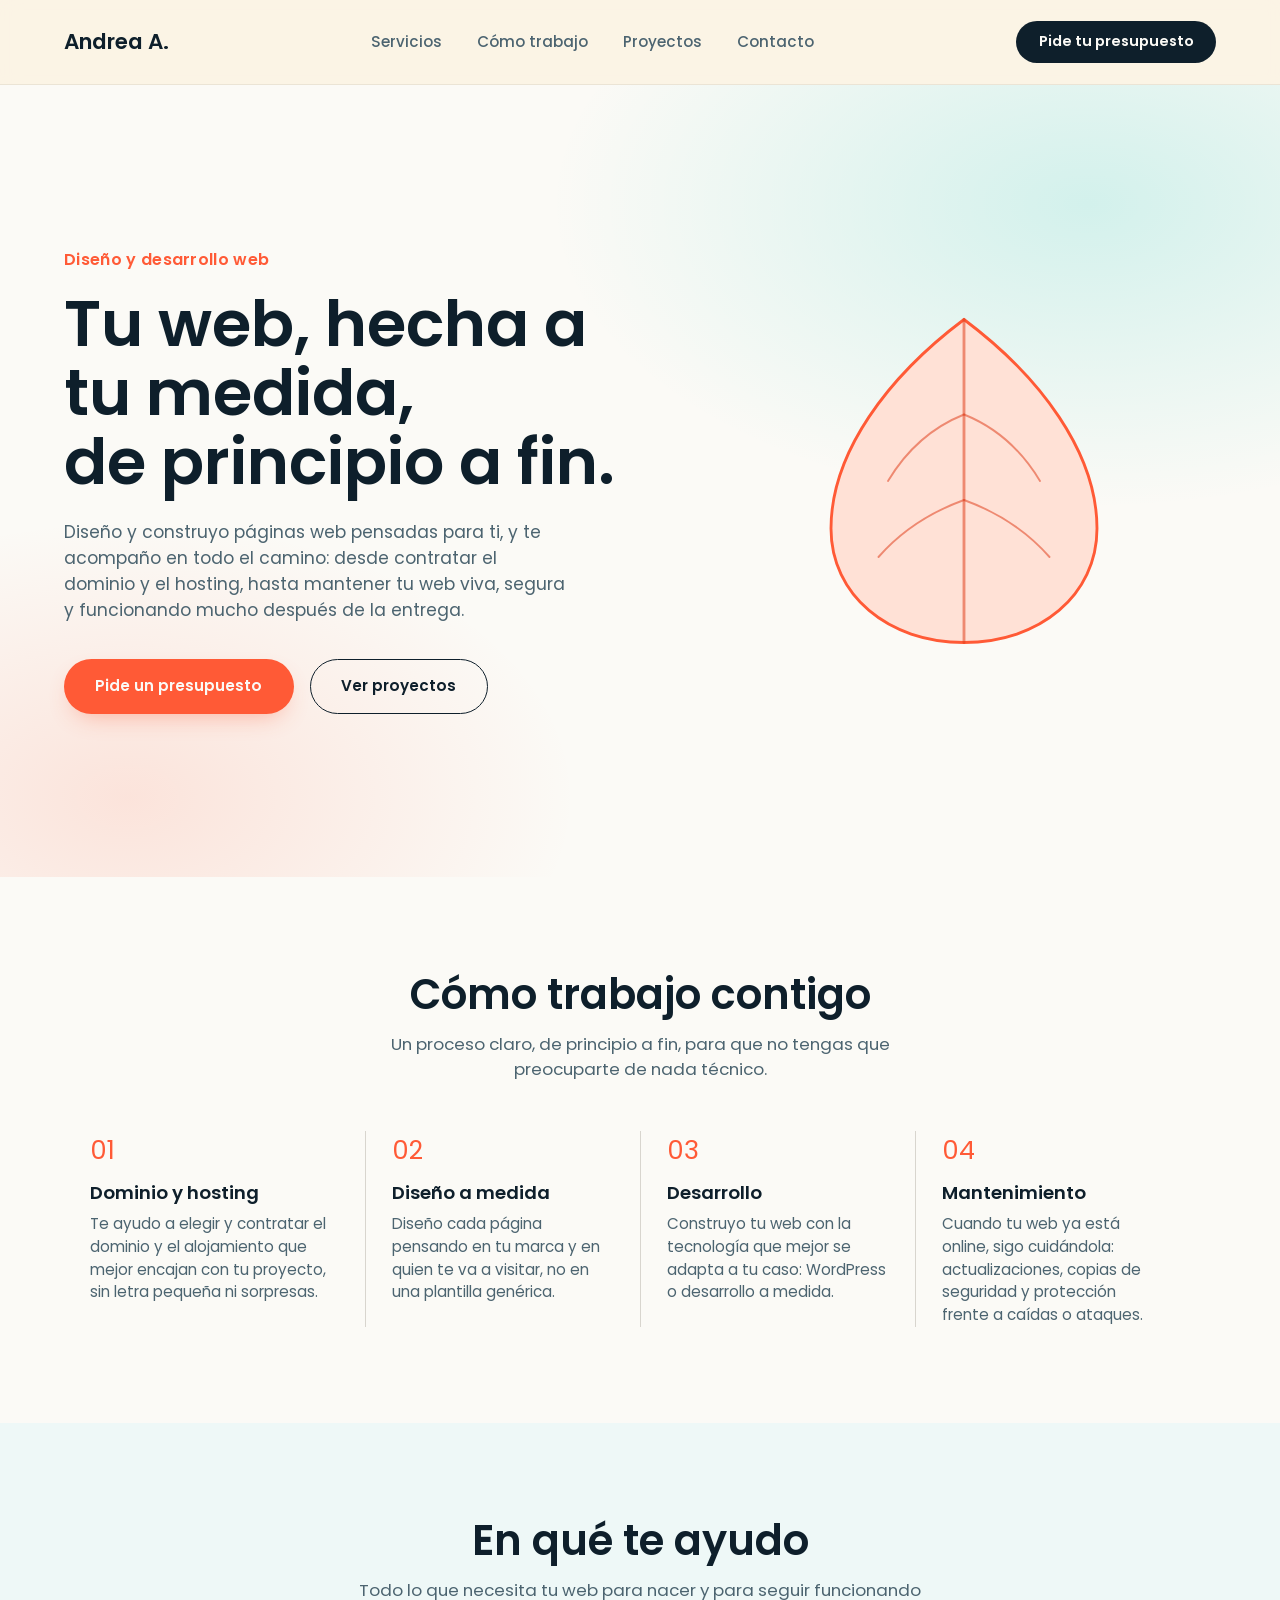
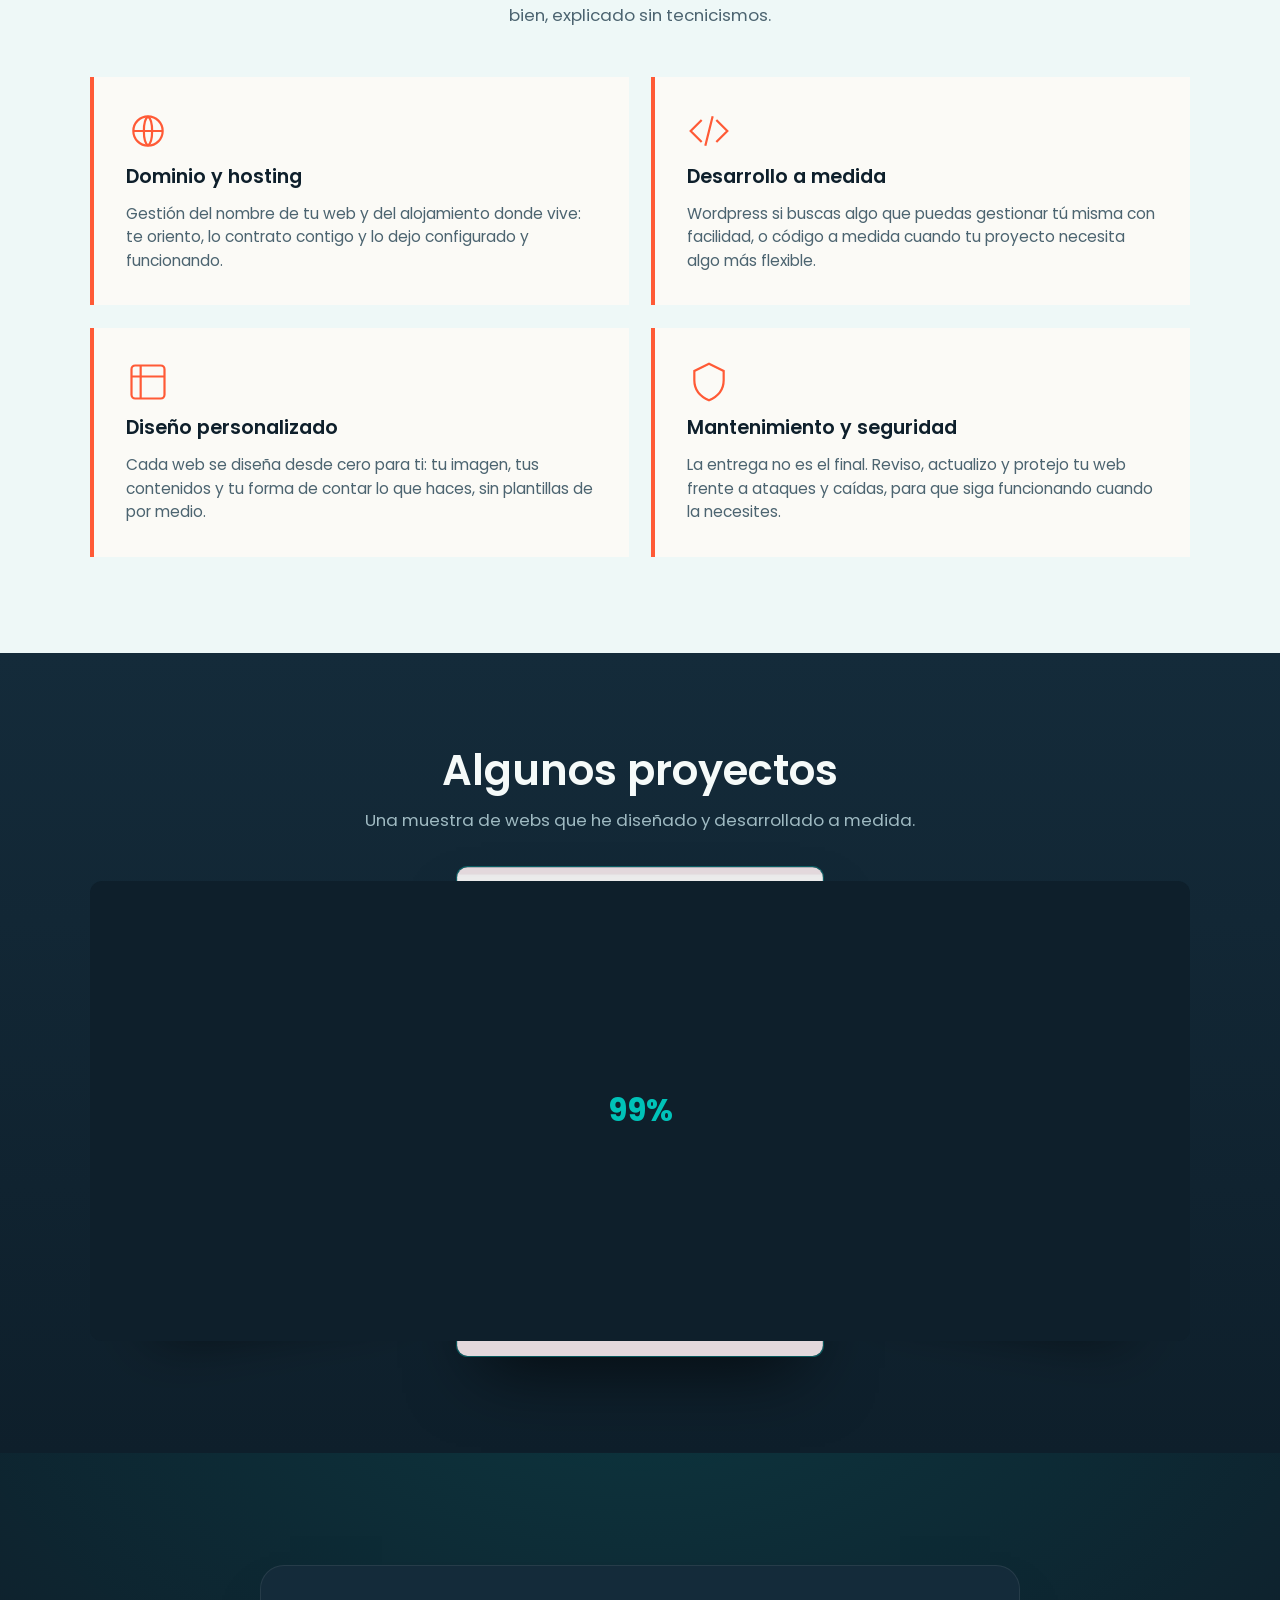
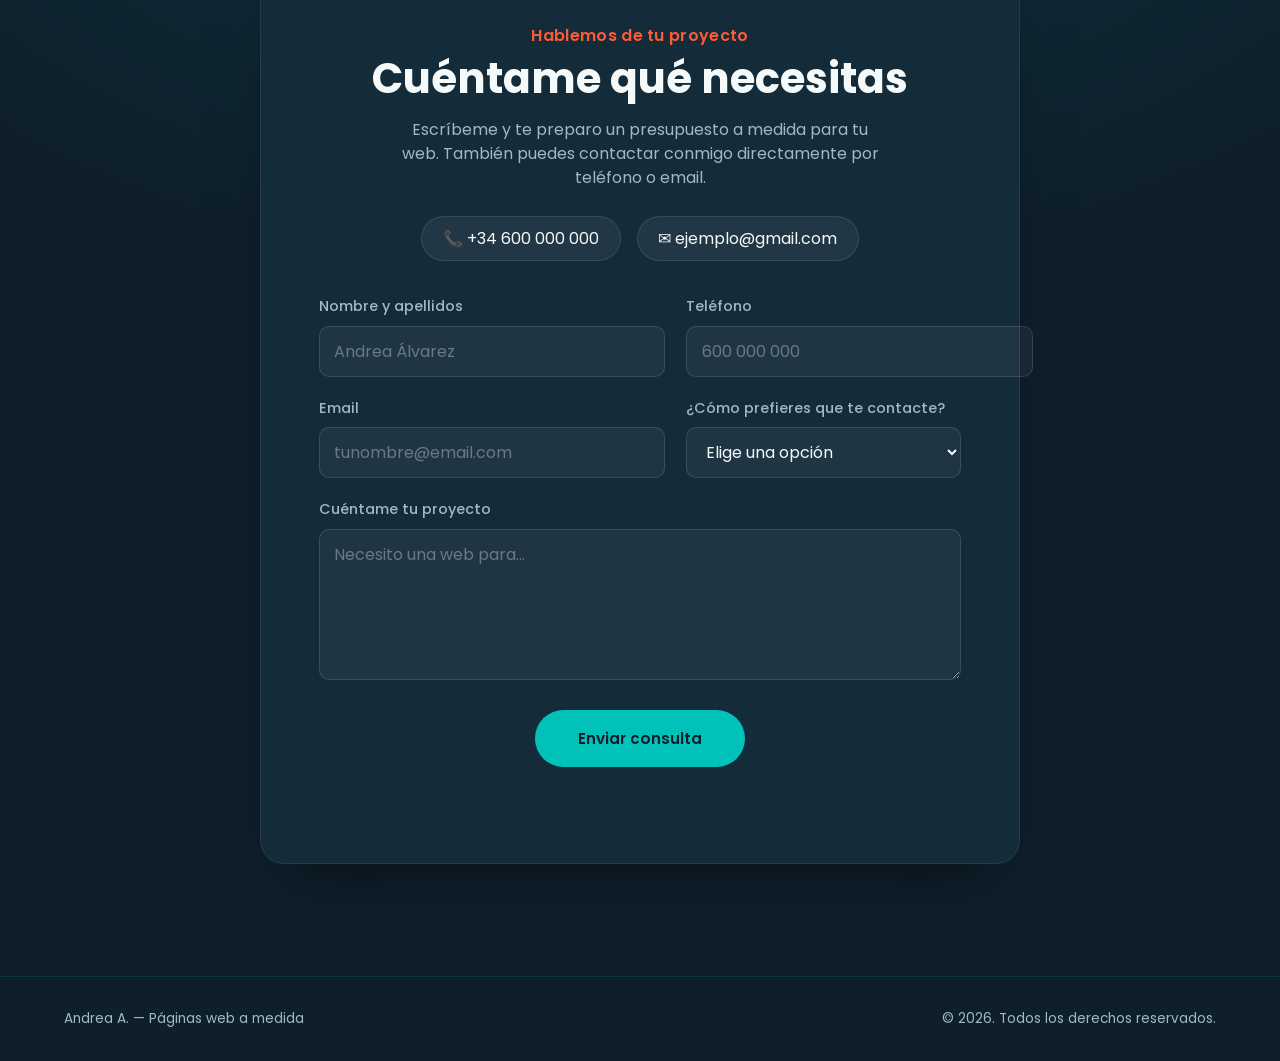
==== index.html @ 57d40f3b "archivos iniciales de la landing page" ====
<!DOCTYPE html>
<html lang="es">
<head>
<meta charset="UTF-8" />
<meta name="viewport" content="width=device-width, initial-scale=1.0" />
<title>Andrea A. — Páginas web a medida</title>
<meta name="description" content="Diseño y desarrollo de páginas web a medida. Gestión de dominio y hosting, desarrollo, y mantenimiento continuo." />
<link rel="preconnect" href="https://fonts.googleapis.com">
<link rel="preconnect" href="https://fonts.gstatic.com" crossorigin>
<link rel="stylesheet" href="https://fonts.googleapis.com/css2?family=Poppins:wght@300;400;500;600;700;800&display=swap">
<link rel="stylesheet" href="styles.css">
</head>
<body>

<div class="leaves-layer" id="leavesLayer" aria-hidden="true"></div>

<header class="nav">
  <a href="#top" class="nav__brand">Andrea A.</a>
  <nav class="nav__links">
    <a href="#servicios">Servicios</a>
    <a href="#proceso">Cómo trabajo</a>
    <a href="#portfolio">Proyectos</a>
    <a href="#contacto">Contacto</a>
  </nav>
  <a href="#contacto" class="nav__cta">Pide tu presupuesto</a>
  <button class="nav__burger" id="navBurger" aria-label="Abrir menú" aria-expanded="false">
    <span></span><span></span><span></span>
  </button>
</header>

<main id="top">

  <!-- HERO -->
  <section class="hero">
    <div class="hero__content">
      <p class="hero__kicker">Diseño y desarrollo web</p>
      <h1 class="hero__title">Tu web, hecha a tu medida,<br> de principio a fin.</h1>
      <p class="hero__text">
        Diseño y construyo páginas web pensadas para ti, y te acompaño en todo el camino: desde
        contratar el dominio y el hosting, hasta mantener tu web viva, segura y funcionando
        mucho después de la entrega.
      </p>
      <div class="hero__actions">
        <a href="#contacto" class="btn btn--primary">Pide un presupuesto</a>
        <a href="#portfolio" class="btn btn--ghost">Ver proyectos</a>
      </div>
    </div>
    <div class="hero__mark" aria-hidden="true">
      <svg viewBox="0 0 400 400" class="hero__leaf-big">
        <path d="M200 30C120 90 60 170 60 250c0 70 60 120 140 120s140-50 140-120c0-80-60-160-140-220z" />
        <path d="M200 30 L200 370" class="hero__leaf-vein" />
        <path d="M200 130 Q150 150 120 200" class="hero__leaf-vein hero__leaf-vein--thin" />
        <path d="M200 130 Q250 150 280 200" class="hero__leaf-vein hero__leaf-vein--thin" />
        <path d="M200 220 Q145 240 110 280" class="hero__leaf-vein hero__leaf-vein--thin" />
        <path d="M200 220 Q255 240 290 280" class="hero__leaf-vein hero__leaf-vein--thin" />
      </svg>
    </div>
  </section>

  <!-- PROCESO -->
  <section class="proceso" id="proceso">
    <div class="section-head">
      <h2>Cómo trabajo contigo</h2>
      <p>Un proceso claro, de principio a fin, para que no tengas que preocuparte de nada técnico.</p>
    </div>
    <ol class="steps">
      <li class="step">
        <span class="step__num">01</span>
        <h3>Dominio y hosting</h3>
        <p>Te ayudo a elegir y contratar el dominio y el alojamiento que mejor encajan con tu proyecto, sin letra pequeña ni sorpresas.</p>
      </li>
      <li class="step">
        <span class="step__num">02</span>
        <h3>Diseño a medida</h3>
        <p>Diseño cada página pensando en tu marca y en quien te va a visitar, no en una plantilla genérica.</p>
      </li>
      <li class="step">
        <span class="step__num">03</span>
        <h3>Desarrollo</h3>
        <p>Construyo tu web con la tecnología que mejor se adapta a tu caso: WordPress o desarrollo a medida.</p>
      </li>
      <li class="step">
        <span class="step__num">04</span>
        <h3>Mantenimiento</h3>
        <p>Cuando tu web ya está online, sigo cuidándola: actualizaciones, copias de seguridad y protección frente a caídas o ataques.</p>
      </li>
    </ol>
  </section>

  <!-- SERVICIOS -->
  <section class="servicios" id="servicios">
    <div class="section-head">
      <h2>En qué te ayudo</h2>
      <p>Todo lo que necesita tu web para nacer y para seguir funcionando bien, explicado sin tecnicismos.</p>
    </div>
    <div class="servicios__grid">
      <article class="servicio">
        <span class="servicio__icon" aria-hidden="true">
          <svg viewBox="0 0 48 48"><circle cx="24" cy="24" r="16"/><path d="M8 24h32M24 8c6 4.5 6 27.5 0 32M24 8c-6 4.5-6 27.5 0 32" fill="none"/></svg>
        </span>
        <h3>Dominio y hosting</h3>
        <p>Gestión del nombre de tu web y del alojamiento donde vive: te oriento, lo contrato contigo y lo dejo configurado y funcionando.</p>
      </article>
      <article class="servicio">
        <span class="servicio__icon" aria-hidden="true">
          <svg viewBox="0 0 48 48"><path d="M16 12 4 24l12 12M32 12l12 12-12 12M28 8l-8 32" fill="none"/></svg>
        </span>
        <h3>Desarrollo a medida</h3>
        <p>Wordpress si buscas algo que puedas gestionar tú misma con facilidad, o código a medida cuando tu proyecto necesita algo más flexible.</p>
      </article>
      <article class="servicio">
        <span class="servicio__icon" aria-hidden="true">
          <svg viewBox="0 0 48 48"><rect x="6" y="6" width="36" height="36" rx="4" fill="none"/><path d="M6 18h36M16 6v36" fill="none"/></svg>
        </span>
        <h3>Diseño personalizado</h3>
        <p>Cada web se diseña desde cero para ti: tu imagen, tus contenidos y tu forma de contar lo que haces, sin plantillas de por medio.</p>
      </article>
      <article class="servicio">
        <span class="servicio__icon" aria-hidden="true">
          <svg viewBox="0 0 48 48"><path d="M24 4 8 12v10c0 11 7 18 16 22 9-4 16-11 16-22V12z" fill="none"/></svg>
        </span>
        <h3>Mantenimiento y seguridad</h3>
        <p>La entrega no es el final. Reviso, actualizo y protejo tu web frente a ataques y caídas, para que siga funcionando cuando la necesites.</p>
      </article>
    </div>
  </section>

  <!-- PORTFOLIO -->
  <section class="portfolio" id="portfolio">
    <div class="section-head section-head--light">
      <h2>Algunos proyectos</h2>
      <p>Una muestra de webs que he diseñado y desarrollado a medida.</p>
    </div>

    <div class="slider">
      <button class="slider--btn slider--btn__prev" aria-label="Proyecto anterior">
        <svg xmlns="http://www.w3.org/2000/svg" width="24" height="24" viewBox="0 0 24 24" fill="none" stroke="currentColor" stroke-width="2" stroke-linecap="round" stroke-linejoin="round">
          <path d="m15 18-6-6 6-6" />
        </svg>
      </button>

      <div class="slides__wrapper">
        <div class="slides">
          <div class="slide" data-current>
            <div class="slide__inner">
              <div class="slide--image__wrapper">
                <img class="slide--image" src="assets/proyecto-asociacion.jpg" alt="Web de la Asociación Cultural Hijos y Amigos de Alcalá" />
              </div>
            </div>
          </div>
          <div class="slide__bg" style="--bg: url(assets/proyecto-asociacion.jpg);" data-current></div>

          <div class="slide" data-next>
            <div class="slide__inner">
              <div class="slide--image__wrapper">
                <img class="slide--image" src="assets/proyecto-cafeteria.jpg" alt="Web de cafetería de especialidad" />
              </div>
            </div>
          </div>
          <div class="slide__bg" style="--bg: url(assets/proyecto-cafeteria.jpg);" data-next></div>

          <div class="slide" data-previous>
            <div class="slide__inner">
              <div class="slide--image__wrapper">
                <img class="slide--image" src="assets/proyecto-paws.jpg" alt="Web de adopciones Paws" />
              </div>
            </div>
          </div>
          <div class="slide__bg" style="--bg: url(assets/proyecto-paws.jpg);" data-previous></div>
        </div>

        <div class="slides--infos">
          <div class="slide-info" data-current>
            <div class="slide-info__inner">
              <div class="slide-info--text__wrapper">
                <div data-title class="slide-info--text"><span>Asociación cultural</span></div>
                <div data-subtitle class="slide-info--text"><span>Sitio institucional</span></div>
                <div data-description class="slide-info--text"><span>Agenda, historia y socios en un solo lugar</span></div>
              </div>
            </div>
          </div>
          <div class="slide-info" data-next>
            <div class="slide-info__inner">
              <div class="slide-info--text__wrapper">
                <div data-title class="slide-info--text"><span>Cafetería</span></div>
                <div data-subtitle class="slide-info--text"><span>Landing de marca</span></div>
                <div data-description class="slide-info--text"><span>Carta, salas y reservas con personalidad propia</span></div>
              </div>
            </div>
          </div>
          <div class="slide-info" data-previous>
            <div class="slide-info__inner">
              <div class="slide-info--text__wrapper">
                <div data-title class="slide-info--text"><span>Paws</span></div>
                <div data-subtitle class="slide-info--text"><span>Adopciones</span></div>
                <div data-description class="slide-info--text"><span>Historias y adopciones que enamoran a primera vista</span></div>
              </div>
            </div>
          </div>
        </div>
      </div>

      <button class="slider--btn slider--btn__next" aria-label="Siguiente proyecto">
        <svg xmlns="http://www.w3.org/2000/svg" width="24" height="24" viewBox="0 0 24 24" fill="none" stroke="currentColor" stroke-width="2" stroke-linecap="round" stroke-linejoin="round">
          <path d="m9 18 6-6-6-6" />
        </svg>
      </button>

      <div class="loader" id="sliderLoader">
        <span class="loader__text">0%</span>
      </div>
    </div>
  </section>

  <!-- CONTACTO -->
  <section class="contacto" id="contacto">
    <div class="contacto__frame">
      <p class="contacto__kicker">Hablemos de tu proyecto</p>
      <h2 class="contacto__title">Cuéntame qué necesitas</h2>
      <p class="contacto__text">
        Escríbeme y te preparo un presupuesto a medida para tu web. También puedes
        contactar conmigo directamente por teléfono o email.
      </p>

      <div class="contacto__directo">
        <a href="tel:+34600000000">📞 +34 600 000 000</a>
        <a href="mailto:ejemplo@gmail.com">✉ ejemplo@gmail.com</a>
      </div>

      <form class="form" id="contactForm">
        <div class="form__row">
          <label>
            <span>Nombre y apellidos</span>
            <input type="text" name="nombre" required placeholder="Andrea Álvarez" />
          </label>
          <label>
            <span>Teléfono</span>
            <input type="tel" name="telefono" required placeholder="600 000 000" />
          </label>
        </div>
        <div class="form__row">
          <label>
            <span>Email</span>
            <input type="email" name="email" required placeholder="tunombre@email.com" />
          </label>
          <label>
            <span>¿Cómo prefieres que te contacte?</span>
            <select name="contacto_preferido" required>
              <option value="" disabled selected>Elige una opción</option>
              <option value="email">Email</option>
              <option value="telefono">Teléfono</option>
              <option value="whatsapp">WhatsApp</option>
            </select>
          </label>
        </div>
        <label class="form__full">
          <span>Cuéntame tu proyecto</span>
          <textarea name="mensaje" rows="5" required placeholder="Necesito una web para..."></textarea>
        </label>
        <button type="submit" class="btn btn--accent">Enviar consulta</button>
        <p class="form__note" id="formNote"></p>
      </form>
    </div>
  </section>

</main>

<footer class="footer">
  <p>Andrea A. — Páginas web a medida</p>
  <p>© 2026. Todos los derechos reservados.</p>
</footer>

<script src="script.js" defer></script>
</body>
</html>
---- styles.css ----
/* ==========================================================
   ANDREA A. — Páginas web a medida
   Paleta cian + naranja, tipografía Poppins + slider de portfolio
   ========================================================== */

:root {
  /* color — paleta cian + naranja */
  --cream:      #FBFAF6;
  --paper:      #EEF8F7;
  --paper-2:    #FFE1D6;
  --ember:      #FF5A36;
  --ember-dark: #E1431F;
  --mustard:    #00C2B8;
  --bark:       #0E1F2B;
  --bark-soft:  #4C6470;
  --espresso:   #0E1F2B;
  --espresso-2: #142B3A;
  --linen:      #F5FAF9;
  --linen-soft: #9FBAC2;

  /* type */
  --font-display: "Poppins", sans-serif;
  --font-body: "Poppins", sans-serif;

  /* fx */
  --ease: cubic-bezier(.22,.61,.36,1);
}

* { box-sizing: border-box; margin: 0; padding: 0; }

html { scroll-behavior: smooth; }

body {
  font-family: var(--font-body);
  color: var(--bark);
  background: var(--cream);
  line-height: 1.5;
  overflow-x: hidden;
}

img { max-width: 100%; display: block; }

a { color: inherit; text-decoration: none; }

h1, h2, h3 {
  font-family: var(--font-display);
  font-weight: 600;
  color: var(--bark);
  line-height: 1.08;
}

@media (prefers-reduced-motion: reduce) {
  *, *::before, *::after { animation-duration: 0.001ms !important; animation-iteration-count: 1 !important; transition-duration: 0.001ms !important; }
}

:focus-visible {
  outline: 2px solid var(--ember);
  outline-offset: 3px;
}

.btn {
  display: inline-flex;
  align-items: center;
  justify-content: center;
  padding: 0.95rem 1.9rem;
  border-radius: 999px;
  font-family: var(--font-body);
  font-weight: 600;
  font-size: 0.95rem;
  transition: transform 220ms var(--ease), background 220ms var(--ease), color 220ms var(--ease), box-shadow 220ms var(--ease);
  cursor: pointer;
  border: 1.5px solid transparent;
}
.btn:hover { transform: translateY(-2px); }

.btn--primary {
  background: var(--ember);
  color: var(--cream);
  box-shadow: 0 10px 24px -10px rgba(255,90,54,0.45);
}
.btn--primary:hover { background: var(--ember-dark); }

.btn--ghost {
  background: transparent;
  color: var(--bark);
  border-color: var(--bark);
}
.btn--ghost:hover { background: var(--bark); color: var(--cream); }

.btn--accent {
  background: var(--mustard);
  color: var(--espresso);
  border-radius: 999px;
  padding: 1rem 2.6rem;
  font-weight: 600;
}
.btn--accent:hover { background: var(--linen); }

/* ==========================================================
   HOJAS CAYENDO — capa decorativa fija
   ========================================================== */

.leaves-layer {
  position: fixed;
  inset: 0;
  pointer-events: none;
  z-index: 40;
  overflow: hidden;
}

.leaf {
  position: absolute;
  top: -8vh;
  will-change: transform;
  animation: leaf-fall linear infinite;
}

.leaf__sway {
  display: block;
  animation: leaf-sway ease-in-out infinite alternate;
}

.leaf__sway svg {
  display: block;
}

@keyframes leaf-fall {
  from { transform: translateY(-10vh); }
  to   { transform: translateY(112vh); }
}

@keyframes leaf-sway {
  from { transform: translateX(-22px) rotate(-18deg); }
  to   { transform: translateX(22px) rotate(24deg); }
}

/* ==========================================================
   NAV
   ========================================================== */

.nav {
  position: sticky;
  top: 0;
  z-index: 50;
  display: flex;
  align-items: center;
  justify-content: space-between;
  padding: 1.3rem clamp(1.5rem, 5vw, 4rem);
  background: rgba(251, 242, 226, 0.85);
  backdrop-filter: blur(10px);
  border-bottom: 1px solid rgba(59,42,30,0.08);
}

.nav__brand {
  font-family: var(--font-display);
  font-size: 1.35rem;
  font-weight: 600;
  color: var(--bark);
}

.nav__links {
  display: flex;
  gap: 2.2rem;
}

.nav__links a {
  font-size: 0.95rem;
  font-weight: 500;
  color: var(--bark-soft);
  transition: color 200ms var(--ease);
  position: relative;
}
.nav__links a:hover { color: var(--ember); }

.nav__cta {
  background: var(--bark);
  color: var(--cream);
  padding: 0.65rem 1.4rem;
  border-radius: 999px;
  font-size: 0.9rem;
  font-weight: 600;
  transition: background 200ms var(--ease);
}
.nav__cta:hover { background: var(--ember); }

.nav__burger {
  display: none;
  flex-direction: column;
  gap: 5px;
  background: none;
  border: none;
  cursor: pointer;
}
.nav__burger span {
  width: 24px;
  height: 2px;
  background: var(--bark);
}

/* ==========================================================
   HERO
   ========================================================== */

.hero {
  position: relative;
  display: grid;
  grid-template-columns: 1.1fr 0.9fr;
  align-items: center;
  gap: 2rem;
  padding: clamp(3rem, 8vw, 6rem) clamp(1.5rem, 5vw, 4rem);
  min-height: 88vh;
  overflow: hidden;
  background:
    radial-gradient(60% 55% at 85% 15%, rgba(0,194,184,0.16), transparent 70%),
    radial-gradient(50% 50% at 10% 90%, rgba(255,90,54,0.14), transparent 70%),
    var(--cream);
}

.hero__kicker {
  font-family: var(--font-body);
  font-weight: 600;
  color: var(--ember);
  letter-spacing: 0.02em;
  margin-bottom: 1.1rem;
}

.hero__title {
  font-size: clamp(2.4rem, 5vw, 4.1rem);
  max-width: 14ch;
  margin-bottom: 1.5rem;
}

.hero__text {
  max-width: 46ch;
  font-size: 1.08rem;
  color: var(--bark-soft);
  margin-bottom: 2.2rem;
}

.hero__actions {
  display: flex;
  flex-wrap: wrap;
  gap: 1rem;
}

.hero__mark {
  position: relative;
  display: flex;
  justify-content: center;
  align-items: center;
}

.hero__leaf-big {
  width: min(100%, 380px);
  animation: hero-leaf-float 7s ease-in-out infinite;
}

.hero__leaf-big path:first-child {
  fill: var(--paper-2);
  stroke: var(--ember);
  stroke-width: 3;
}

.hero__leaf-vein {
  fill: none;
  stroke: var(--ember-dark);
  stroke-width: 3;
  stroke-linecap: round;
  opacity: 0.55;
}
.hero__leaf-vein--thin { stroke-width: 2; }

@keyframes hero-leaf-float {
  0%, 100% { transform: translateY(0) rotate(-2deg); }
  50% { transform: translateY(-16px) rotate(2deg); }
}

/* ==========================================================
   SECTION HEAD (reutilizable)
   ========================================================== */

.section-head {
  max-width: 620px;
  margin: 0 auto 3rem;
  text-align: center;
  padding: 0 1.5rem;
}

.section-head h2 {
  font-size: clamp(1.9rem, 3.4vw, 2.6rem);
  margin-bottom: 0.9rem;
}

.section-head p {
  color: var(--bark-soft);
  font-size: 1.05rem;
}

.section-head--light h2,
.section-head--light p { color: var(--linen); }
.section-head--light p { color: var(--linen-soft); }

/* ==========================================================
   PROCESO
   ========================================================== */

.proceso {
  padding: clamp(4rem, 8vw, 6rem) clamp(1.5rem, 5vw, 4rem);
}

.steps {
  list-style: none;
  max-width: 1100px;
  margin: 0 auto;
  display: grid;
  grid-template-columns: repeat(4, 1fr);
  gap: 0;
  counter-reset: step;
}

.step {
  padding: 0 1.6rem;
  border-left: 1px solid rgba(59,42,30,0.18);
}
.step:first-child { border-left: none; padding-left: 0; }

.step__num {
  display: block;
  font-family: var(--font-display);
  font-size: 1.6rem;
  color: var(--ember);
  margin-bottom: 0.9rem;
}

.step h3 {
  font-size: 1.15rem;
  margin-bottom: 0.6rem;
}

.step p {
  color: var(--bark-soft);
  font-size: 0.95rem;
}

/* ==========================================================
   SERVICIOS
   ========================================================== */

.servicios {
  padding: clamp(4rem, 8vw, 6rem) clamp(1.5rem, 5vw, 4rem);
  background: var(--paper);
}

.servicios__grid {
  max-width: 1100px;
  margin: 0 auto;
  display: grid;
  grid-template-columns: repeat(2, 1fr);
  gap: 1.4rem;
}

.servicio {
  background: var(--cream);
  border-left: 4px solid var(--ember);
  padding: 2rem 2rem 2.1rem;
  display: flex;
  flex-direction: column;
  gap: 0.9rem;
}

.servicio__icon {
  width: 44px;
  height: 44px;
}
.servicio__icon svg {
  width: 100%;
  height: 100%;
  fill: none;
  stroke: var(--ember);
  stroke-width: 2.4;
}

.servicio h3 {
  font-size: 1.2rem;
}

.servicio p {
  color: var(--bark-soft);
  font-size: 0.97rem;
}

/* ==========================================================
   PORTFOLIO / SLIDER  (adaptado del código proporcionado)
   ========================================================== */

.portfolio {
  position: relative;
  padding: clamp(4rem, 8vw, 6rem) clamp(1.5rem, 5vw, 4rem) clamp(5rem, 9vw, 7rem);
  background: linear-gradient(180deg, var(--espresso-2) 0%, var(--espresso) 100%);
  overflow: hidden;
}

.portfolio .slider {
  --slide-width: min(30vw, 320px);
  --slide-aspect: 3 / 4;
  --slide-transition-duration: 800ms;
  --slide-transition-easing: ease;

  position: relative;
  width: 100%;
  max-width: 1100px;
  height: min(60vh, 460px);
  margin: 0 auto;
  display: flex;
  align-items: center;
  justify-content: center;
}

.portfolio button { border: none; background: none; cursor: pointer; }
.portfolio button:focus { outline: none; }

.slider--btn {
  --size: 34px;
  display: inline-flex;
  justify-content: center;
  align-items: center;
  opacity: 0.75;
  color: var(--linen);
  transition: opacity 250ms cubic-bezier(.215,.61,.355,1), transform 250ms;
  z-index: 999;
  flex-shrink: 0;
}
.slider--btn svg { width: var(--size); height: var(--size); stroke: var(--mustard); }
.slider--btn:hover { opacity: 1; transform: scale(1.08); }

.slides__wrapper {
  position: relative;
  width: 100%;
  height: 100%;
  display: grid;
  place-items: center;
}
.slides__wrapper > * { grid-area: 1 / -1; }

.slides, .slides--infos {
  width: 100%;
  height: 100%;
  pointer-events: none;
  display: grid;
  place-items: center;
}
.slides > *, .slides--infos > * { grid-area: 1 / -1; }

.slide {
  --slide-tx: 0px;
  --padding: 0px;
  width: var(--slide-width);
  height: auto;
  aspect-ratio: var(--slide-aspect);
  user-select: none;
  perspective: 800px;
  transform: perspective(1000px) translate3d(var(--slide-tx), 0, var(--slide-tz, 0)) rotateY(var(--slide-rotY)) scale(var(--slide-scale));
  transition: transform var(--slide-transition-duration) var(--slide-transition-easing);
}

.slide[data-current] { --slide-scale: 1.15; --slide-tz: 0px; --slide-tx: 0px; --slide-rotY: 0; pointer-events: auto; }
.slide[data-next] { --slide-tx: calc(1 * var(--slide-width) * 1.07); --slide-rotY: -42deg; }
.slide[data-previous] { --slide-tx: calc(-1 * var(--slide-width) * 1.07); --slide-rotY: 42deg; }
.slide:not([data-current]) { --slide-scale: 0.92; --slide-tz: 0; pointer-events: none; }

.slide[data-current] .slide--image { filter: brightness(0.92) saturate(1.05); }
.slide:not([data-current]) .slide--image { filter: brightness(0.55) saturate(0.9); }

.slide__inner {
  --rotX: 0; --rotY: 0; --bgPosX: 0%; --bgPosY: 0%;
  position: relative;
  left: calc(var(--padding) / 2);
  top: calc(var(--padding) / 2);
  width: calc(100% - var(--padding));
  height: calc(100% - var(--padding));
  transform-style: preserve-3d;
  transform: rotateX(var(--rotX)) rotateY(var(--rotY));
  border-radius: 10px;
  box-shadow: 0 30px 60px -20px rgba(0,0,0,0.65);
}

.slide--image__wrapper {
  position: relative;
  width: 100%;
  height: 100%;
  overflow: hidden;
  border-radius: 10px;
  border: 1px solid rgba(0,194,184,0.35);
}

.slide--image {
  width: 100%;
  height: 100%;
  position: absolute;
  top: 50%;
  left: 50%;
  object-fit: cover;
  object-position: top;
  transform: translate(-50%, -50%) scale(1.05) translate3d(var(--bgPosX), var(--bgPosY), 0);
  transition: filter var(--slide-transition-duration) var(--slide-transition-easing);
}

.slide__bg {
  position: absolute;
  inset: -30%;
  background-image: var(--bg);
  background-size: cover;
  background-position: center center;
  z-index: -1;
  pointer-events: none;
  transition: opacity var(--slide-transition-duration) ease, transform var(--slide-transition-duration) ease;
}
.slide__bg::before {
  content: "";
  position: absolute;
  inset: 0;
  background: rgba(34,21,16,0.88);
  backdrop-filter: blur(18px);
}
.slide__bg:not([data-current]) { opacity: 0; }
.slide__bg[data-previous] { transform: translateX(-10%); }
.slide__bg[data-next] { transform: translateX(10%); }

.slide-info {
  --padding: 0px;
  position: relative;
  width: var(--slide-width);
  height: 100%;
  aspect-ratio: var(--slide-aspect);
  user-select: none;
  perspective: 800px;
  z-index: 100;
}

.slide-info[data-current] .slide-info--text span {
  opacity: 1;
  transform: translate3d(0,0,0);
  transition-delay: 250ms;
}
.slide-info:not([data-current]) .slide-info--text span {
  opacity: 0;
  transform: translate3d(0,100%,0);
  transition-delay: 0ms;
}

.slide-info__inner {
  position: relative;
  left: calc(var(--padding) / 2);
  top: calc(var(--padding) / 2);
  width: calc(100% - var(--padding));
  height: calc(100% - var(--padding));
  transform-style: preserve-3d;
  transform: rotateX(var(--rotX)) rotateY(var(--rotY));
}

.slide-info--text__wrapper {
  --z-offset: 40px;
  position: absolute;
  height: fit-content;
  left: -12%;
  bottom: 12%;
  transform: translateZ(var(--z-offset));
  z-index: 2;
  pointer-events: none;
}

.slide-info--text {
  font-family: var(--font-display);
  color: var(--linen);
  overflow: hidden;
}
.slide-info--text span {
  display: block;
  white-space: nowrap;
  transition: var(--slide-transition-duration) var(--slide-transition-easing);
  transition-property: opacity, transform;
}
.slide-info--text[data-title] {
  font-size: min(2.6cqw, 1.9rem);
  font-weight: 700;
  color: var(--mustard);
}
.slide-info--text[data-subtitle] {
  margin-left: 2cqw;
  font-size: min(1.8cqw, 1.3rem);
  font-weight: 500;
}
.slide-info--text[data-description] {
  margin-left: 1cqw;
  font-size: min(1.3cqw, 0.9rem);
  font-family: var(--font-body);
  font-weight: 300;
  color: var(--linen-soft);
}

.loader {
  position: absolute;
  inset: 0;
  display: grid;
  place-items: center;
  background: var(--espresso);
  z-index: 1000;
  opacity: 1;
  transition: opacity 0.5s ease-out;
  border-radius: 12px;
}
.loader__text {
  font-family: var(--font-display);
  font-size: clamp(1.6rem, 2.4vw, 2.6rem);
  font-weight: 700;
  color: var(--mustard);
}

/* ==========================================================
   CONTACTO — moderno, fondo oscuro para contraste
   ========================================================== */

.contacto {
  position: relative;
  padding: clamp(4rem, 9vw, 7rem) clamp(1.5rem, 5vw, 4rem);
  background: var(--espresso);
  background-image:
    radial-gradient(120% 80% at 50% -10%, rgba(0,194,184,0.14), transparent 60%);
}

.contacto__frame {
  max-width: 760px;
  margin: 0 auto;
  padding: clamp(2.2rem, 5vw, 3.6rem);
  background: var(--espresso-2);
  border: 1px solid rgba(255,255,255,0.08);
  border-radius: 24px;
  box-shadow: 0 30px 60px -30px rgba(0,0,0,0.6);
  text-align: center;
}

.contacto__kicker {
  color: var(--ember);
  font-weight: 600;
  letter-spacing: 0.02em;
  margin-bottom: 0.6rem;
  font-size: 1rem;
}

.contacto__title {
  font-weight: 700;
  color: var(--linen);
  font-size: clamp(1.9rem, 4vw, 2.6rem);
  margin-bottom: 1rem;
}

.contacto__text {
  color: var(--linen-soft);
  max-width: 48ch;
  margin: 0 auto 1.6rem;
}

.contacto__directo {
  display: flex;
  justify-content: center;
  gap: 1rem;
  flex-wrap: wrap;
  margin-bottom: 2.2rem;
  color: var(--linen);
  font-size: 1rem;
}
.contacto__directo a {
  background: rgba(255,255,255,0.06);
  border: 1px solid rgba(255,255,255,0.1);
  border-radius: 999px;
  padding: 0.6rem 1.3rem;
  transition: background 200ms, border-color 200ms, color 200ms;
}
.contacto__directo a:hover { background: var(--mustard); border-color: var(--mustard); color: var(--espresso); }

.form {
  text-align: left;
  display: flex;
  flex-direction: column;
  gap: 1.3rem;
}

.form__row {
  display: grid;
  grid-template-columns: 1fr 1fr;
  gap: 1.3rem;
}

.form label {
  display: flex;
  flex-direction: column;
  gap: 0.5rem;
}

.form label span {
  font-size: 0.9rem;
  font-weight: 500;
  color: var(--linen-soft);
}

.form input,
.form select,
.form textarea {
  background: rgba(255,255,255,0.05);
  border: 1px solid rgba(255,255,255,0.12);
  border-radius: 10px;
  color: var(--linen);
  font-family: var(--font-body);
  font-size: 1rem;
  padding: 0.75rem 0.9rem;
  transition: border-color 200ms, background 200ms;
}

.form select option { color: var(--bark); }

.form input:focus,
.form select:focus,
.form textarea:focus {
  border-color: var(--mustard);
  background: rgba(255,255,255,0.08);
  outline: none;
}

.form input::placeholder,
.form textarea::placeholder {
  color: rgba(245,250,249,0.35);
}

.form textarea { resize: vertical; min-height: 100px; }

.form__full { width: 100%; }

.form .btn--accent {
  align-self: center;
  margin-top: 0.6rem;
}

.form__note {
  text-align: center;
  color: var(--mustard);
  font-size: 0.9rem;
  min-height: 1.2em;
}

/* ==========================================================
   FOOTER
   ========================================================== */

.footer {
  padding: 2rem clamp(1.5rem, 5vw, 4rem);
  background: var(--espresso);
  color: var(--linen-soft);
  display: flex;
  justify-content: space-between;
  flex-wrap: wrap;
  gap: 0.5rem;
  font-size: 0.85rem;
  border-top: 1px solid rgba(0,194,184,0.15);
}

/* ==========================================================
   RESPONSIVE
   ========================================================== */

@media (max-width: 960px) {
  .nav__links { display: none; }
  .nav__cta { display: none; }
  .nav__burger { display: flex; }

  .hero { grid-template-columns: 1fr; text-align: left; }
  .hero__mark { order: -1; max-width: 220px; margin: 0 auto; }

  .steps { grid-template-columns: 1fr 1fr; row-gap: 2.4rem; }
  .step { border-left: none; padding-left: 0; }

  .servicios__grid { grid-template-columns: 1fr; }

  .form__row { grid-template-columns: 1fr; }

  .portfolio .slider { --slide-width: min(55vw, 280px); height: 420px; }
}

@media (max-width: 560px) {
  .steps { grid-template-columns: 1fr; }
  .contacto__directo { flex-direction: column; gap: 0.8rem; }
  .portfolio .slider { --slide-width: min(70vw, 260px); }
}
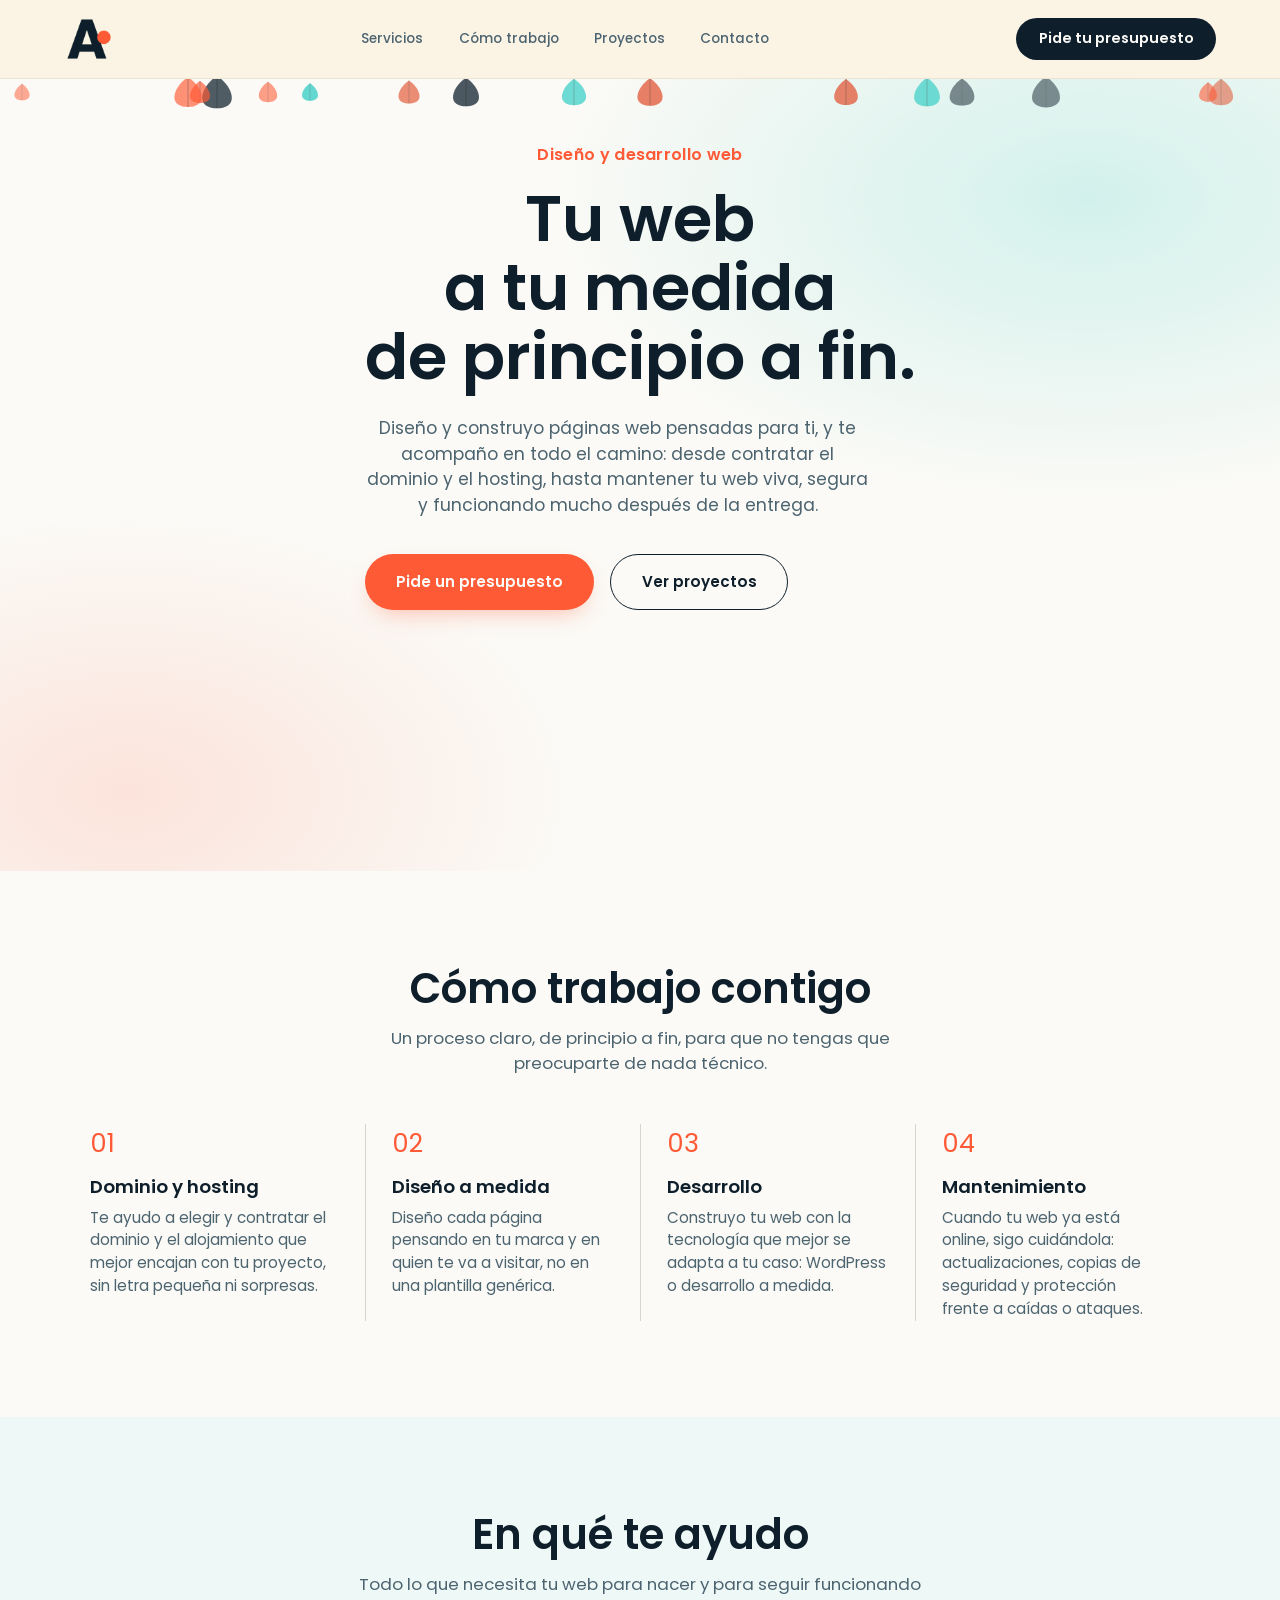
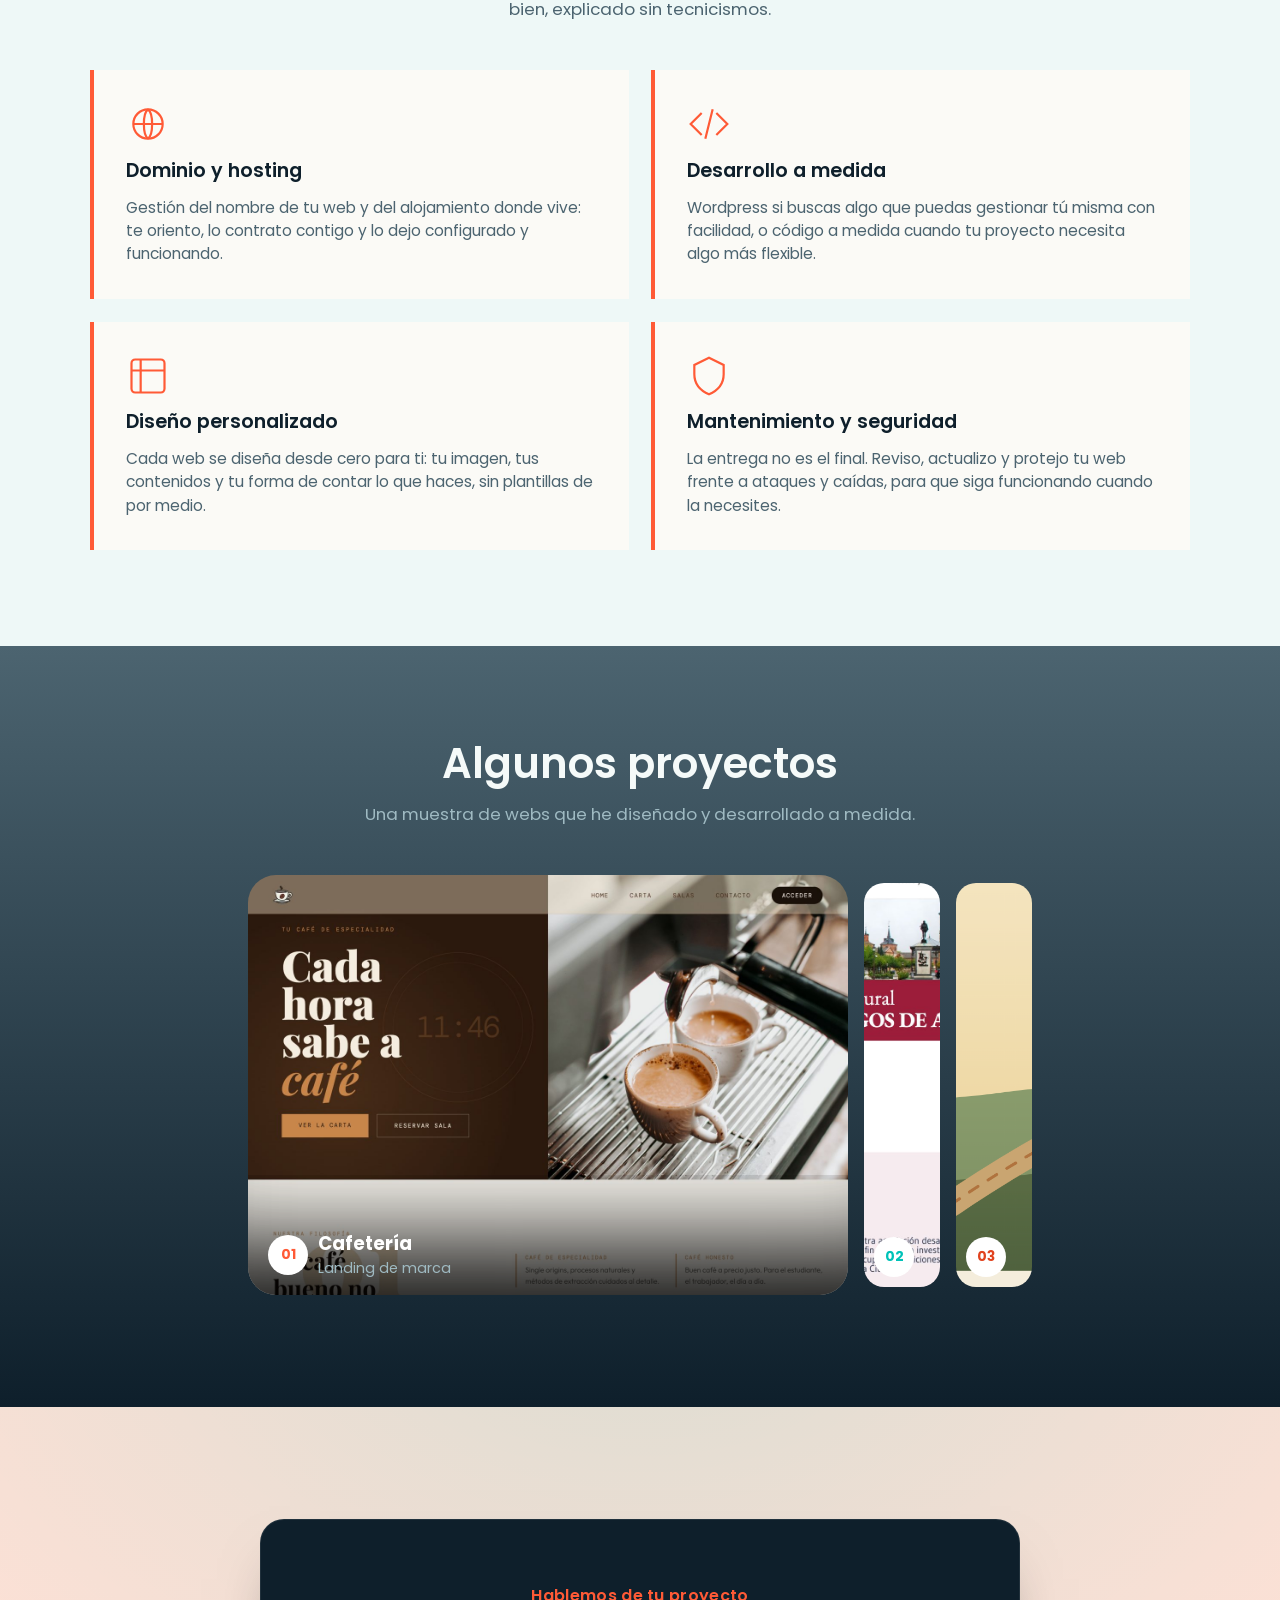
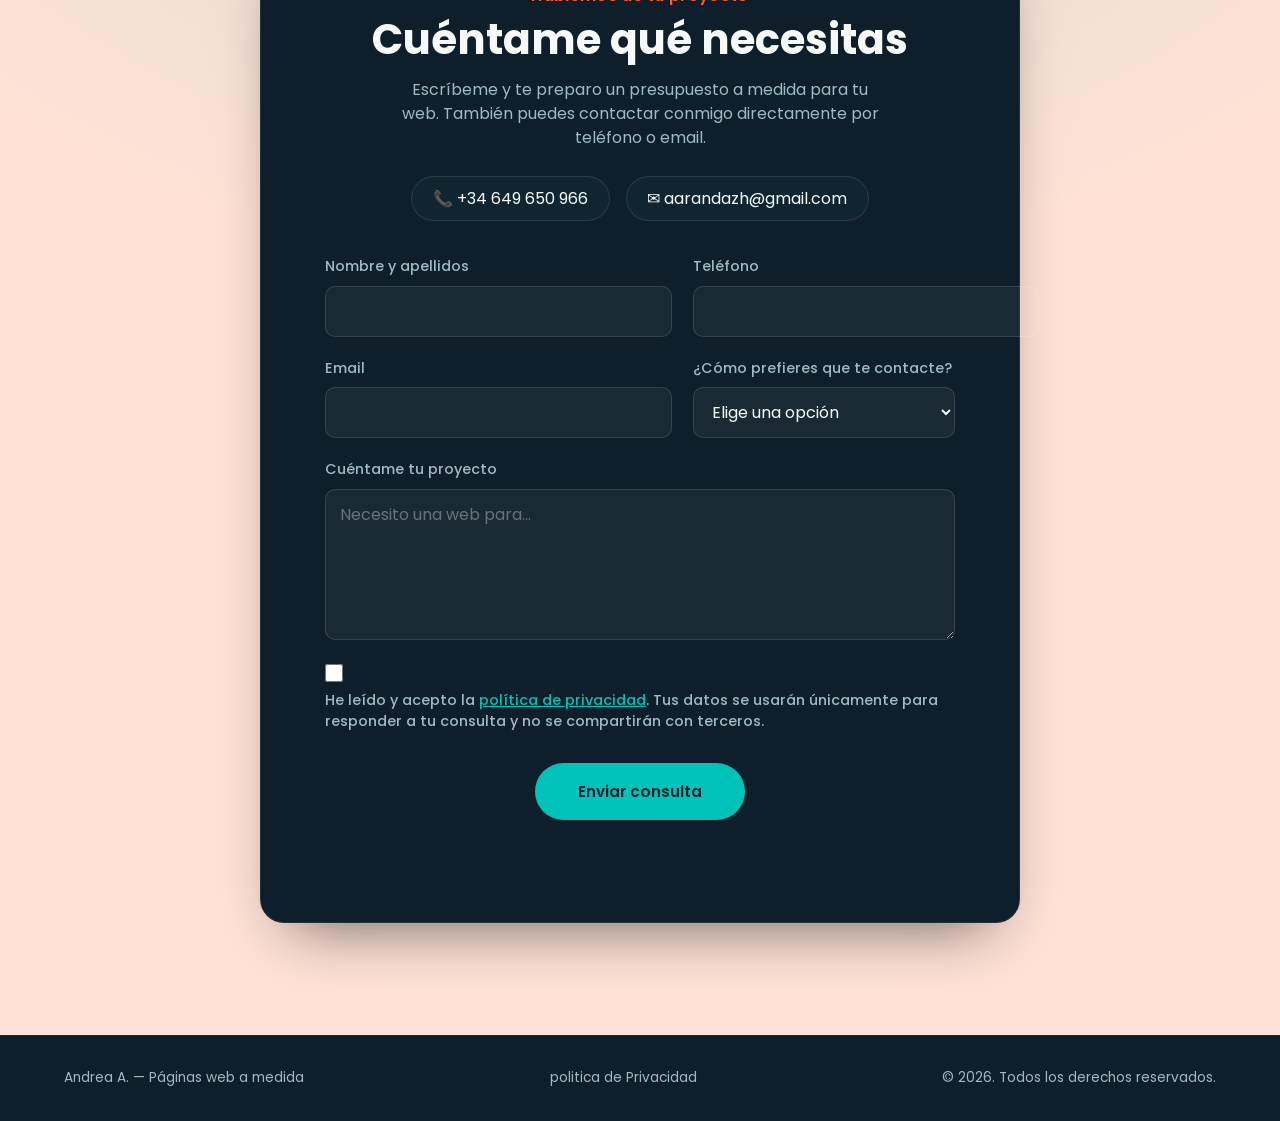
==== commit ab0c5719: "landing completa" ====
--- a/index.html
+++ b/index.html
@@ -9,13 +9,16 @@
 <link rel="preconnect" href="https://fonts.gstatic.com" crossorigin>
 <link rel="stylesheet" href="https://fonts.googleapis.com/css2?family=Poppins:wght@300;400;500;600;700;800&display=swap">
 <link rel="stylesheet" href="styles.css">
+<link rel="icon" href="brand/favicon.ico" sizes="any">
+<link rel="icon" type="image/png" sizes="32x32" href="brand/favicon-32x32.png">
+<link rel="icon" type="image/png" sizes="16x16" href="brand/favicon-16x16.png">
 </head>
 <body>
-
+  <!-- para que las hojas caigan en toda la landing 
 <div class="leaves-layer" id="leavesLayer" aria-hidden="true"></div>
-
+-->
 <header class="nav">
-  <a href="#top" class="nav__brand">Andrea A.</a>
+  <a href="#top" class="nav__brand"><img src="brand/andrea-a-mark-transparent.png" alt="Logo web A."></a>
   <nav class="nav__links">
     <a href="#servicios">Servicios</a>
     <a href="#proceso">Cómo trabajo</a>
@@ -32,9 +35,12 @@
 
   <!-- HERO -->
   <section class="hero">
+    <!-- para que las hojas solo caigan dentro de HERO -->
+    <div class="leaves-layer" id="leavesLayer" aria-hidden="true"></div>
+
     <div class="hero__content">
       <p class="hero__kicker">Diseño y desarrollo web</p>
-      <h1 class="hero__title">Tu web, hecha a tu medida,<br> de principio a fin.</h1>
+      <h1 class="hero__title">Tu web <br>a tu medida<br> de principio a fin.</h1>
       <p class="hero__text">
         Diseño y construyo páginas web pensadas para ti, y te acompaño en todo el camino: desde
         contratar el dominio y el hosting, hasta mantener tu web viva, segura y funcionando
@@ -45,7 +51,7 @@
         <a href="#portfolio" class="btn btn--ghost">Ver proyectos</a>
       </div>
     </div>
-    <div class="hero__mark" aria-hidden="true">
+     <!-- <div class="hero__mark" aria-hidden="true">
       <svg viewBox="0 0 400 400" class="hero__leaf-big">
         <path d="M200 30C120 90 60 170 60 250c0 70 60 120 140 120s140-50 140-120c0-80-60-160-140-220z" />
         <path d="M200 30 L200 370" class="hero__leaf-vein" />
@@ -54,7 +60,7 @@
         <path d="M200 220 Q145 240 110 280" class="hero__leaf-vein hero__leaf-vein--thin" />
         <path d="M200 220 Q255 240 290 280" class="hero__leaf-vein hero__leaf-vein--thin" />
       </svg>
-    </div>
+    </div>  -->
   </section>
 
   <!-- PROCESO -->
@@ -132,82 +138,40 @@
       <p>Una muestra de webs que he diseñado y desarrollado a medida.</p>
     </div>
 
-    <div class="slider">
-      <button class="slider--btn slider--btn__prev" aria-label="Proyecto anterior">
-        <svg xmlns="http://www.w3.org/2000/svg" width="24" height="24" viewBox="0 0 24 24" fill="none" stroke="currentColor" stroke-width="2" stroke-linecap="round" stroke-linejoin="round">
-          <path d="m15 18-6-6 6-6" />
-        </svg>
-      </button>
-
-      <div class="slides__wrapper">
-        <div class="slides">
-          <div class="slide" data-current>
-            <div class="slide__inner">
-              <div class="slide--image__wrapper">
-                <img class="slide--image" src="assets/proyecto-asociacion.jpg" alt="Web de la Asociación Cultural Hijos y Amigos de Alcalá" />
-              </div>
-            </div>
+    <div class="portfolio-panels">
+      <div class="card active" style="background-image:url(assets/proyecto-cafeteria.jpg)" role="button" tabindex="0" aria-label="Ver proyecto: Cafetería">
+        <a class="card-image" href="https://la-hora-del-cafe.onrender.com/" target="_blank" rel="noopener noreferrer" aria-label="Abrir proyecto La hora del café"></a>
+        <div class="shadow"></div>
+        <div class="label">
+          <div class="icon">01</div>
+          <div class="info"> 
+            <div class="main">Cafetería</div>
+            <div class="sub">Landing de marca</div>
           </div>
-          <div class="slide__bg" style="--bg: url(assets/proyecto-asociacion.jpg);" data-current></div>
-
-          <div class="slide" data-next>
-            <div class="slide__inner">
-              <div class="slide--image__wrapper">
-                <img class="slide--image" src="assets/proyecto-cafeteria.jpg" alt="Web de cafetería de especialidad" />
-              </div>
-            </div>
+        </div>        
+      </div>
+
+      <div class="card" style="background-image:url(assets/proyecto-asociacion.jpg)" role="button" tabindex="0" aria-label="Ver proyecto: Asociación cultural">
+        <a class="card-image" href="https://hijosyamigosdealcala.org/" target="_blank" rel="noopener noreferrer" aria-label="Abrir proyecto Asociación cultural"></a>
+        <div class="shadow"></div>
+        <div class="label">
+          <div class="icon">02</div>
+          <div class="info">
+            <div class="main">Asociación cultural</div>
+            <div class="sub">Sitio institucional</div>
           </div>
-          <div class="slide__bg" style="--bg: url(assets/proyecto-cafeteria.jpg);" data-next></div>
-
-          <div class="slide" data-previous>
-            <div class="slide__inner">
-              <div class="slide--image__wrapper">
-                <img class="slide--image" src="assets/proyecto-paws.jpg" alt="Web de adopciones Paws" />
-              </div>
-            </div>
+        </div>
+      </div>
+
+      <div class="card" style="background-image:url(assets/proyecto-camino.png)" role="button" tabindex="0" aria-label="Ver proyecto: Paws">
+        <div class="shadow"></div>
+        <div class="label">
+          <div class="icon">03</div>
+          <div class="info">
+            <div class="main">Camino de Santiago</div>
+            <div class="sub">Asociación</div>
           </div>
-          <div class="slide__bg" style="--bg: url(assets/proyecto-paws.jpg);" data-previous></div>
-        </div>
-
-        <div class="slides--infos">
-          <div class="slide-info" data-current>
-            <div class="slide-info__inner">
-              <div class="slide-info--text__wrapper">
-                <div data-title class="slide-info--text"><span>Asociación cultural</span></div>
-                <div data-subtitle class="slide-info--text"><span>Sitio institucional</span></div>
-                <div data-description class="slide-info--text"><span>Agenda, historia y socios en un solo lugar</span></div>
-              </div>
-            </div>
-          </div>
-          <div class="slide-info" data-next>
-            <div class="slide-info__inner">
-              <div class="slide-info--text__wrapper">
-                <div data-title class="slide-info--text"><span>Cafetería</span></div>
-                <div data-subtitle class="slide-info--text"><span>Landing de marca</span></div>
-                <div data-description class="slide-info--text"><span>Carta, salas y reservas con personalidad propia</span></div>
-              </div>
-            </div>
-          </div>
-          <div class="slide-info" data-previous>
-            <div class="slide-info__inner">
-              <div class="slide-info--text__wrapper">
-                <div data-title class="slide-info--text"><span>Paws</span></div>
-                <div data-subtitle class="slide-info--text"><span>Adopciones</span></div>
-                <div data-description class="slide-info--text"><span>Historias y adopciones que enamoran a primera vista</span></div>
-              </div>
-            </div>
-          </div>
-        </div>
-      </div>
-
-      <button class="slider--btn slider--btn__next" aria-label="Siguiente proyecto">
-        <svg xmlns="http://www.w3.org/2000/svg" width="24" height="24" viewBox="0 0 24 24" fill="none" stroke="currentColor" stroke-width="2" stroke-linecap="round" stroke-linejoin="round">
-          <path d="m9 18 6-6-6-6" />
-        </svg>
-      </button>
-
-      <div class="loader" id="sliderLoader">
-        <span class="loader__text">0%</span>
+        </div>
       </div>
     </div>
   </section>
@@ -223,25 +187,28 @@
       </p>
 
       <div class="contacto__directo">
-        <a href="tel:+34600000000">📞 +34 600 000 000</a>
-        <a href="mailto:ejemplo@gmail.com">✉ ejemplo@gmail.com</a>
+        <a href="tel:+34649650966">📞 +34 649 650 966</a>
+        <a href="mailto:aarandazh@gmail.com">✉ aarandazh@gmail.com</a>
       </div>
 
       <form class="form" id="contactForm">
+        <input type="hidden" name="access_key" value="TU_ACCESS_KEY_AQUI" />
+        <input type="hidden" name="subject" value="Nueva consulta desde la web de Andrea A." />
+        <input type="checkbox" name="botcheck" class="form__honeypot" style="display:none" tabindex="-1" autocomplete="off" />
         <div class="form__row">
           <label>
             <span>Nombre y apellidos</span>
-            <input type="text" name="nombre" required placeholder="Andrea Álvarez" />
+            <input type="text" name="nombre" required />
           </label>
           <label>
             <span>Teléfono</span>
-            <input type="tel" name="telefono" required placeholder="600 000 000" />
+            <input type="tel" name="telefono" required />
           </label>
         </div>
         <div class="form__row">
           <label>
             <span>Email</span>
-            <input type="email" name="email" required placeholder="tunombre@email.com" />
+            <input type="email" name="email" required />
           </label>
           <label>
             <span>¿Cómo prefieres que te contacte?</span>
@@ -257,6 +224,10 @@
           <span>Cuéntame tu proyecto</span>
           <textarea name="mensaje" rows="5" required placeholder="Necesito una web para..."></textarea>
         </label>
+        <label class="form__consent">
+        <input type="checkbox" name="consentimiento" required />
+        <span>He leído y acepto la <a href="politica-privacidad.html" target="_blank" rel="noopener">política de privacidad</a>. Tus datos se usarán únicamente para responder a tu consulta y no se compartirán con terceros.</span>
+        </label>
         <button type="submit" class="btn btn--accent">Enviar consulta</button>
         <p class="form__note" id="formNote"></p>
       </form>
@@ -267,6 +238,7 @@
 
 <footer class="footer">
   <p>Andrea A. — Páginas web a medida</p>
+  <p><a href="politica-privacidad.html">politica de Privacidad</a></p>
   <p>© 2026. Todos los derechos reservados.</p>
 </footer>
 
--- a/styles.css
+++ b/styles.css
@@ -17,6 +17,7 @@
   --espresso-2: #142B3A;
   --linen:      #F5FAF9;
   --linen-soft: #9FBAC2;
+  --optionDefaultColours: #ed5565;
 
   /* type */
   --font-display: "Poppins", sans-serif;
@@ -101,16 +102,16 @@
    ========================================================== */
 
 .leaves-layer {
-  position: fixed;
+  position: absolute;
   inset: 0;
   pointer-events: none;
-  z-index: 40;
+  z-index: 2;
   overflow: hidden;
 }
 
 .leaf {
   position: absolute;
-  top: -8vh;
+  top: 0;
   will-change: transform;
   animation: leaf-fall linear infinite;
 }
@@ -125,8 +126,8 @@
 }
 
 @keyframes leaf-fall {
-  from { transform: translateY(-10vh); }
-  to   { transform: translateY(112vh); }
+  from { transform: translateY(var(--fall-start, -60px)); }
+  to   { transform: translateY(var(--fall-end, 100%)); }
 }
 
 @keyframes leaf-sway {
@@ -145,17 +146,14 @@
   display: flex;
   align-items: center;
   justify-content: space-between;
-  padding: 1.3rem clamp(1.5rem, 5vw, 4rem);
+  padding: 1rem clamp(1.5rem, 5vw, 4rem);
   background: rgba(251, 242, 226, 0.85);
   backdrop-filter: blur(10px);
   border-bottom: 1px solid rgba(59,42,30,0.08);
 }
 
 .nav__brand {
-  font-family: var(--font-display);
-  font-size: 1.35rem;
-  font-weight: 600;
-  color: var(--bark);
+  width: 50px;
 }
 
 .nav__links {
@@ -164,7 +162,7 @@
 }
 
 .nav__links a {
-  font-size: 0.95rem;
+  font-size: 0.85rem;
   font-weight: 500;
   color: var(--bark-soft);
   transition: color 200ms var(--ease);
@@ -203,11 +201,10 @@
 
 .hero {
   position: relative;
-  display: grid;
-  grid-template-columns: 1.1fr 0.9fr;
-  align-items: center;
-  gap: 2rem;
-  padding: clamp(3rem, 8vw, 6rem) clamp(1.5rem, 5vw, 4rem);
+  display: flex;
+  justify-content: center;
+  text-align: center;
+  padding: clamp(2rem, 6vw, 4rem) clamp(1rem, 3vw, 2rem);
   min-height: 88vh;
   overflow: hidden;
   background:
@@ -228,6 +225,7 @@
   font-size: clamp(2.4rem, 5vw, 4.1rem);
   max-width: 14ch;
   margin-bottom: 1.5rem;
+  
 }
 
 .hero__text {
@@ -243,37 +241,13 @@
   gap: 1rem;
 }
 
-.hero__mark {
+/*.hero__mark {
   position: relative;
   display: flex;
   justify-content: center;
   align-items: center;
 }
-
-.hero__leaf-big {
-  width: min(100%, 380px);
-  animation: hero-leaf-float 7s ease-in-out infinite;
-}
-
-.hero__leaf-big path:first-child {
-  fill: var(--paper-2);
-  stroke: var(--ember);
-  stroke-width: 3;
-}
-
-.hero__leaf-vein {
-  fill: none;
-  stroke: var(--ember-dark);
-  stroke-width: 3;
-  stroke-linecap: round;
-  opacity: 0.55;
-}
-.hero__leaf-vein--thin { stroke-width: 2; }
-
-@keyframes hero-leaf-float {
-  0%, 100% { transform: translateY(0) rotate(-2deg); }
-  50% { transform: translateY(-16px) rotate(2deg); }
-}
+*/
 
 /* ==========================================================
    SECTION HEAD (reutilizable)
@@ -393,228 +367,158 @@
    PORTFOLIO / SLIDER  (adaptado del código proporcionado)
    ========================================================== */
 
-.portfolio {
-  position: relative;
-  padding: clamp(4rem, 8vw, 6rem) clamp(1.5rem, 5vw, 4rem) clamp(5rem, 9vw, 7rem);
-  background: linear-gradient(180deg, var(--espresso-2) 0%, var(--espresso) 100%);
-  overflow: hidden;
-}
-
-.portfolio .slider {
-  --slide-width: min(30vw, 320px);
-  --slide-aspect: 3 / 4;
-  --slide-transition-duration: 800ms;
-  --slide-transition-easing: ease;
-
-  position: relative;
-  width: 100%;
-  max-width: 1100px;
-  height: min(60vh, 460px);
-  margin: 0 auto;
-  display: flex;
-  align-items: center;
-  justify-content: center;
-}
-
-.portfolio button { border: none; background: none; cursor: pointer; }
-.portfolio button:focus { outline: none; }
-
-.slider--btn {
-  --size: 34px;
-  display: inline-flex;
-  justify-content: center;
-  align-items: center;
-  opacity: 0.75;
-  color: var(--linen);
-  transition: opacity 250ms cubic-bezier(.215,.61,.355,1), transform 250ms;
-  z-index: 999;
-  flex-shrink: 0;
-}
-.slider--btn svg { width: var(--size); height: var(--size); stroke: var(--mustard); }
-.slider--btn:hover { opacity: 1; transform: scale(1.08); }
-
-.slides__wrapper {
-  position: relative;
-  width: 100%;
-  height: 100%;
-  display: grid;
-  place-items: center;
-}
-.slides__wrapper > * { grid-area: 1 / -1; }
-
-.slides, .slides--infos {
-  width: 100%;
-  height: 100%;
-  pointer-events: none;
-  display: grid;
-  place-items: center;
-}
-.slides > *, .slides--infos > * { grid-area: 1 / -1; }
-
-.slide {
-  --slide-tx: 0px;
-  --padding: 0px;
-  width: var(--slide-width);
-  height: auto;
-  aspect-ratio: var(--slide-aspect);
-  user-select: none;
-  perspective: 800px;
-  transform: perspective(1000px) translate3d(var(--slide-tx), 0, var(--slide-tz, 0)) rotateY(var(--slide-rotY)) scale(var(--slide-scale));
-  transition: transform var(--slide-transition-duration) var(--slide-transition-easing);
-}
-
-.slide[data-current] { --slide-scale: 1.15; --slide-tz: 0px; --slide-tx: 0px; --slide-rotY: 0; pointer-events: auto; }
-.slide[data-next] { --slide-tx: calc(1 * var(--slide-width) * 1.07); --slide-rotY: -42deg; }
-.slide[data-previous] { --slide-tx: calc(-1 * var(--slide-width) * 1.07); --slide-rotY: 42deg; }
-.slide:not([data-current]) { --slide-scale: 0.92; --slide-tz: 0; pointer-events: none; }
-
-.slide[data-current] .slide--image { filter: brightness(0.92) saturate(1.05); }
-.slide:not([data-current]) .slide--image { filter: brightness(0.55) saturate(0.9); }
-
-.slide__inner {
-  --rotX: 0; --rotY: 0; --bgPosX: 0%; --bgPosY: 0%;
-  position: relative;
-  left: calc(var(--padding) / 2);
-  top: calc(var(--padding) / 2);
-  width: calc(100% - var(--padding));
-  height: calc(100% - var(--padding));
-  transform-style: preserve-3d;
-  transform: rotateX(var(--rotX)) rotateY(var(--rotY));
-  border-radius: 10px;
-  box-shadow: 0 30px 60px -20px rgba(0,0,0,0.65);
-}
-
-.slide--image__wrapper {
-  position: relative;
-  width: 100%;
-  height: 100%;
-  overflow: hidden;
-  border-radius: 10px;
-  border: 1px solid rgba(0,194,184,0.35);
-}
-
-.slide--image {
-  width: 100%;
-  height: 100%;
-  position: absolute;
-  top: 50%;
-  left: 50%;
-  object-fit: cover;
-  object-position: top;
-  transform: translate(-50%, -50%) scale(1.05) translate3d(var(--bgPosX), var(--bgPosY), 0);
-  transition: filter var(--slide-transition-duration) var(--slide-transition-easing);
-}
-
-.slide__bg {
-  position: absolute;
-  inset: -30%;
-  background-image: var(--bg);
-  background-size: cover;
-  background-position: center center;
-  z-index: -1;
-  pointer-events: none;
-  transition: opacity var(--slide-transition-duration) ease, transform var(--slide-transition-duration) ease;
-}
-.slide__bg::before {
-  content: "";
+   .portfolio {
+    position: relative;
+    padding: clamp(4rem, 8vw, 6rem) clamp(1.5rem, 5vw, 4rem) clamp(5rem, 9vw, 7rem);
+    background: linear-gradient(180deg, var(--bark-soft) 0%, var(--bark) 100%);
+    overflow: hidden;
+  }
+  
+  .portfolio-panels {
+    display: flex;
+    flex-direction: row;
+    align-items: stretch;
+    overflow: hidden;
+  
+    width: 100%;
+    max-width: 800px;
+    height: 420px;
+    margin: 0 auto;
+  }
+  
+  .portfolio-panels .card {
+    position: relative;
+    overflow: hidden;
+  
+    min-width: 60px;
+    margin: 8px;
+  
+    background-color: var(--espresso-2);
+    background-size: auto 120%;
+    background-position: center;
+  
+    cursor: pointer;
+    transition: flex-grow .6s cubic-bezier(.05,.61,.41,.95),
+                max-width .6s cubic-bezier(.05,.61,.41,.95),
+                margin .6s cubic-bezier(.05,.61,.41,.95),
+                border-radius .6s cubic-bezier(.05,.61,.41,.95);
+  }
+  
+  .portfolio-panels .card:nth-child(1) { --card-accent: var(--ember); }
+  .portfolio-panels .card:nth-child(2) { --card-accent: var(--mustard); }
+  .portfolio-panels .card:nth-child(3) { --card-accent: var(--ember-dark); }
+  
+  .portfolio-panels .card.active {
+    flex-grow: 10000;
+    max-width: 600px;
+    margin: 0 8px;
+    border-radius: 28px;
+    background-size: cover;
+    background-repeat: no-repeat;
+    background-position: initial;
+  }
+  .portfolio-panels .card.active .shadow {
+    box-shadow: inset 0 -140px 120px -120px rgba(0,0,0,0.9),
+                inset 0 -140px 120px -100px rgba(0,0,0,0.7);
+  }
+  .portfolio-panels .card.active .label {
+    bottom: 20px;
+    left: 20px;
+  }
+  .portfolio-panels .card.active .info > div {
+    left: 0px;
+    opacity: 1;
+  }
+  
+  .portfolio-panels .card:not(.active) {
+    flex-grow: 1;
+    border-radius: 20px;
+  }
+  .portfolio-panels .card:not(.active) .shadow {
+    bottom: -40px;
+    box-shadow: inset 0 -120px 0px -120px black, inset 0 -120px 0px -100px black;
+  }
+  .portfolio-panels .card:not(.active) .label {
+    bottom: 10px;
+    left: 10px;
+  }
+  .portfolio-panels .card:not(.active) .info > div {
+    left: 20px;
+    opacity: 0;
+  }
+  .portfolio-panels .card-image {
   position: absolute;
   inset: 0;
-  background: rgba(34,21,16,0.88);
-  backdrop-filter: blur(18px);
-}
-.slide__bg:not([data-current]) { opacity: 0; }
-.slide__bg[data-previous] { transform: translateX(-10%); }
-.slide__bg[data-next] { transform: translateX(10%); }
-
-.slide-info {
-  --padding: 0px;
-  position: relative;
-  width: var(--slide-width);
-  height: 100%;
-  aspect-ratio: var(--slide-aspect);
-  user-select: none;
-  perspective: 800px;
-  z-index: 100;
-}
-
-.slide-info[data-current] .slide-info--text span {
-  opacity: 1;
-  transform: translate3d(0,0,0);
-  transition-delay: 250ms;
-}
-.slide-info:not([data-current]) .slide-info--text span {
-  opacity: 0;
-  transform: translate3d(0,100%,0);
-  transition-delay: 0ms;
-}
-
-.slide-info__inner {
-  position: relative;
-  left: calc(var(--padding) / 2);
-  top: calc(var(--padding) / 2);
-  width: calc(100% - var(--padding));
-  height: calc(100% - var(--padding));
-  transform-style: preserve-3d;
-  transform: rotateX(var(--rotX)) rotateY(var(--rotY));
-}
-
-.slide-info--text__wrapper {
-  --z-offset: 40px;
-  position: absolute;
-  height: fit-content;
-  left: -12%;
-  bottom: 12%;
-  transform: translateZ(var(--z-offset));
-  z-index: 2;
-  pointer-events: none;
-}
-
-.slide-info--text {
-  font-family: var(--font-display);
-  color: var(--linen);
-  overflow: hidden;
-}
-.slide-info--text span {
-  display: block;
-  white-space: nowrap;
-  transition: var(--slide-transition-duration) var(--slide-transition-easing);
-  transition-property: opacity, transform;
-}
-.slide-info--text[data-title] {
-  font-size: min(2.6cqw, 1.9rem);
-  font-weight: 700;
-  color: var(--mustard);
-}
-.slide-info--text[data-subtitle] {
-  margin-left: 2cqw;
-  font-size: min(1.8cqw, 1.3rem);
-  font-weight: 500;
-}
-.slide-info--text[data-description] {
-  margin-left: 1cqw;
-  font-size: min(1.3cqw, 0.9rem);
-  font-family: var(--font-body);
-  font-weight: 300;
-  color: var(--linen-soft);
-}
-
-.loader {
-  position: absolute;
-  inset: 0;
-  display: grid;
-  place-items: center;
-  background: var(--espresso);
-  z-index: 1000;
-  opacity: 1;
-  transition: opacity 0.5s ease-out;
-  border-radius: 12px;
-}
-.loader__text {
-  font-family: var(--font-display);
-  font-size: clamp(1.6rem, 2.4vw, 2.6rem);
-  font-weight: 700;
-  color: var(--mustard);
-}
+  z-index: 1;
+}
+  .portfolio-panels .shadow {
+    position: absolute;
+    bottom: 0;
+    left: 0;
+    right: 0;
+    height: 120px;
+    transition: .5s cubic-bezier(.05,.61,.41,.95);
+    pointer-events: none;
+  }
+  
+  .portfolio-panels .label {
+    display: flex;
+    position: absolute;
+    right: 0;
+    height: 40px;
+    transition: .5s cubic-bezier(.05,.61,.41,.95);
+    z-index: 2;
+  }
+  
+  .portfolio-panels .icon {
+    display: flex;
+    flex-direction: row;
+    justify-content: center;
+    align-items: center;
+  
+    min-width: 40px;
+    max-width: 40px;
+    height: 40px;
+    border-radius: 100%;
+  
+    background-color: white;
+    color: var(--card-accent);
+    font-weight: 700;
+    font-size: 0.85rem;
+  }
+  
+  .portfolio-panels .info {
+    display: flex;
+    flex-direction: column;
+    justify-content: center;
+    margin-left: 10px;
+    color: white;
+    white-space: pre;
+  }
+  .portfolio-panels .info > div {
+    position: relative;
+    transition: .5s cubic-bezier(.05,.61,.41,.95), opacity .5s ease-out;
+  }
+  .portfolio-panels .info .main {
+    font-weight: 700;
+    font-size: 1.15rem;
+  }
+  .portfolio-panels .info .sub {
+    transition-delay: .1s;
+    font-size: 0.9rem;
+    color: var(--linen-soft);
+  }
+  
+  @media screen and (max-width: 700px) {
+    .portfolio-panels { min-width: 0; height: 360px; }
+    .portfolio-panels .card { min-width: 46px; margin: 6px; }
+    .portfolio-panels .card.active { margin: 0 6px; }
+  }
+  
+  @media screen and (max-width: 480px) {
+    .portfolio-panels { height: 320px; }
+    .portfolio-panels .info .sub { display: none; }
+  }
 
 /* ==========================================================
    CONTACTO — moderno, fondo oscuro para contraste
@@ -623,7 +527,7 @@
 .contacto {
   position: relative;
   padding: clamp(4rem, 9vw, 7rem) clamp(1.5rem, 5vw, 4rem);
-  background: var(--espresso);
+  background: var(--paper-2);
   background-image:
     radial-gradient(120% 80% at 50% -10%, rgba(0,194,184,0.14), transparent 60%);
 }
@@ -631,8 +535,8 @@
 .contacto__frame {
   max-width: 760px;
   margin: 0 auto;
-  padding: clamp(2.2rem, 5vw, 3.6rem);
-  background: var(--espresso-2);
+  padding: clamp(2.2rem, 5vw, 4rem);
+  background: var(--espresso);
   border: 1px solid rgba(255,255,255,0.08);
   border-radius: 24px;
   box-shadow: 0 30px 60px -30px rgba(0,0,0,0.6);
@@ -670,7 +574,7 @@
   font-size: 1rem;
 }
 .contacto__directo a {
-  background: rgba(255,255,255,0.06);
+  background: rgba(72, 128, 154, 0.06);
   border: 1px solid rgba(255,255,255,0.1);
   border-radius: 999px;
   padding: 0.6rem 1.3rem;
@@ -746,6 +650,28 @@
   font-size: 0.9rem;
   min-height: 1.2em;
 }
+.form__consent {
+  display: flex;
+  align-items: flex-start;
+  gap: 0.7rem;
+  cursor: pointer;
+}
+.form__consent input[type="checkbox"] {
+  margin-top: 3px;
+  accent-color: var(--mustard);
+  width: 18px;
+  height: 18px;
+  flex-shrink: 0;
+}
+.form__consent span {
+  font-size: 0.88rem;
+  color: var(--linen-soft);
+  line-height: 1.5;
+}
+.form__consent a {
+  color: var(--mustard);
+  text-decoration: underline;
+}
 
 /* ==========================================================
    FOOTER
@@ -790,3 +716,49 @@
   .contacto__directo { flex-direction: column; gap: 0.8rem; }
   .portfolio .slider { --slide-width: min(70vw, 260px); }
 }
+
+/* ==========================================================
+   POLÍTICA DE PRIVACIDAD / AVISO LEGAL
+   ========================================================== */
+
+.legal {
+  max-width: 760px;
+  margin: 0 auto;
+  padding: clamp(3rem, 6vw, 5rem) clamp(1.5rem, 5vw, 2rem) clamp(5rem, 8vw, 7rem);
+}
+.legal h1 {
+  font-size: clamp(1.9rem, 4vw, 2.6rem);
+  margin-bottom: 0.6rem;
+}
+.legal .legal__updated {
+  color: var(--bark-soft);
+  font-size: 0.9rem;
+  margin-bottom: 2.5rem;
+}
+.legal h2 {
+  font-size: 1.3rem;
+  margin-top: 2.4rem;
+  margin-bottom: 0.9rem;
+  color: var(--ember);
+}
+.legal p, .legal li {
+  color: var(--bark-soft);
+  line-height: 1.7;
+  margin-bottom: 1rem;
+}
+.legal ul {
+  padding-left: 1.3rem;
+  margin-bottom: 1.2rem;
+}
+.legal li { margin-bottom: 0.5rem; }
+.legal strong { color: var(--bark); }
+.legal .placeholder {
+  background: var(--paper-2);
+  color: var(--ember-dark);
+  padding: 0.05em 0.4em;
+  border-radius: 4px;
+  font-weight: 600;
+  font-size: 0.95em;
+}
+
+.legal a { color: var(--ember); text-decoration: underline; }
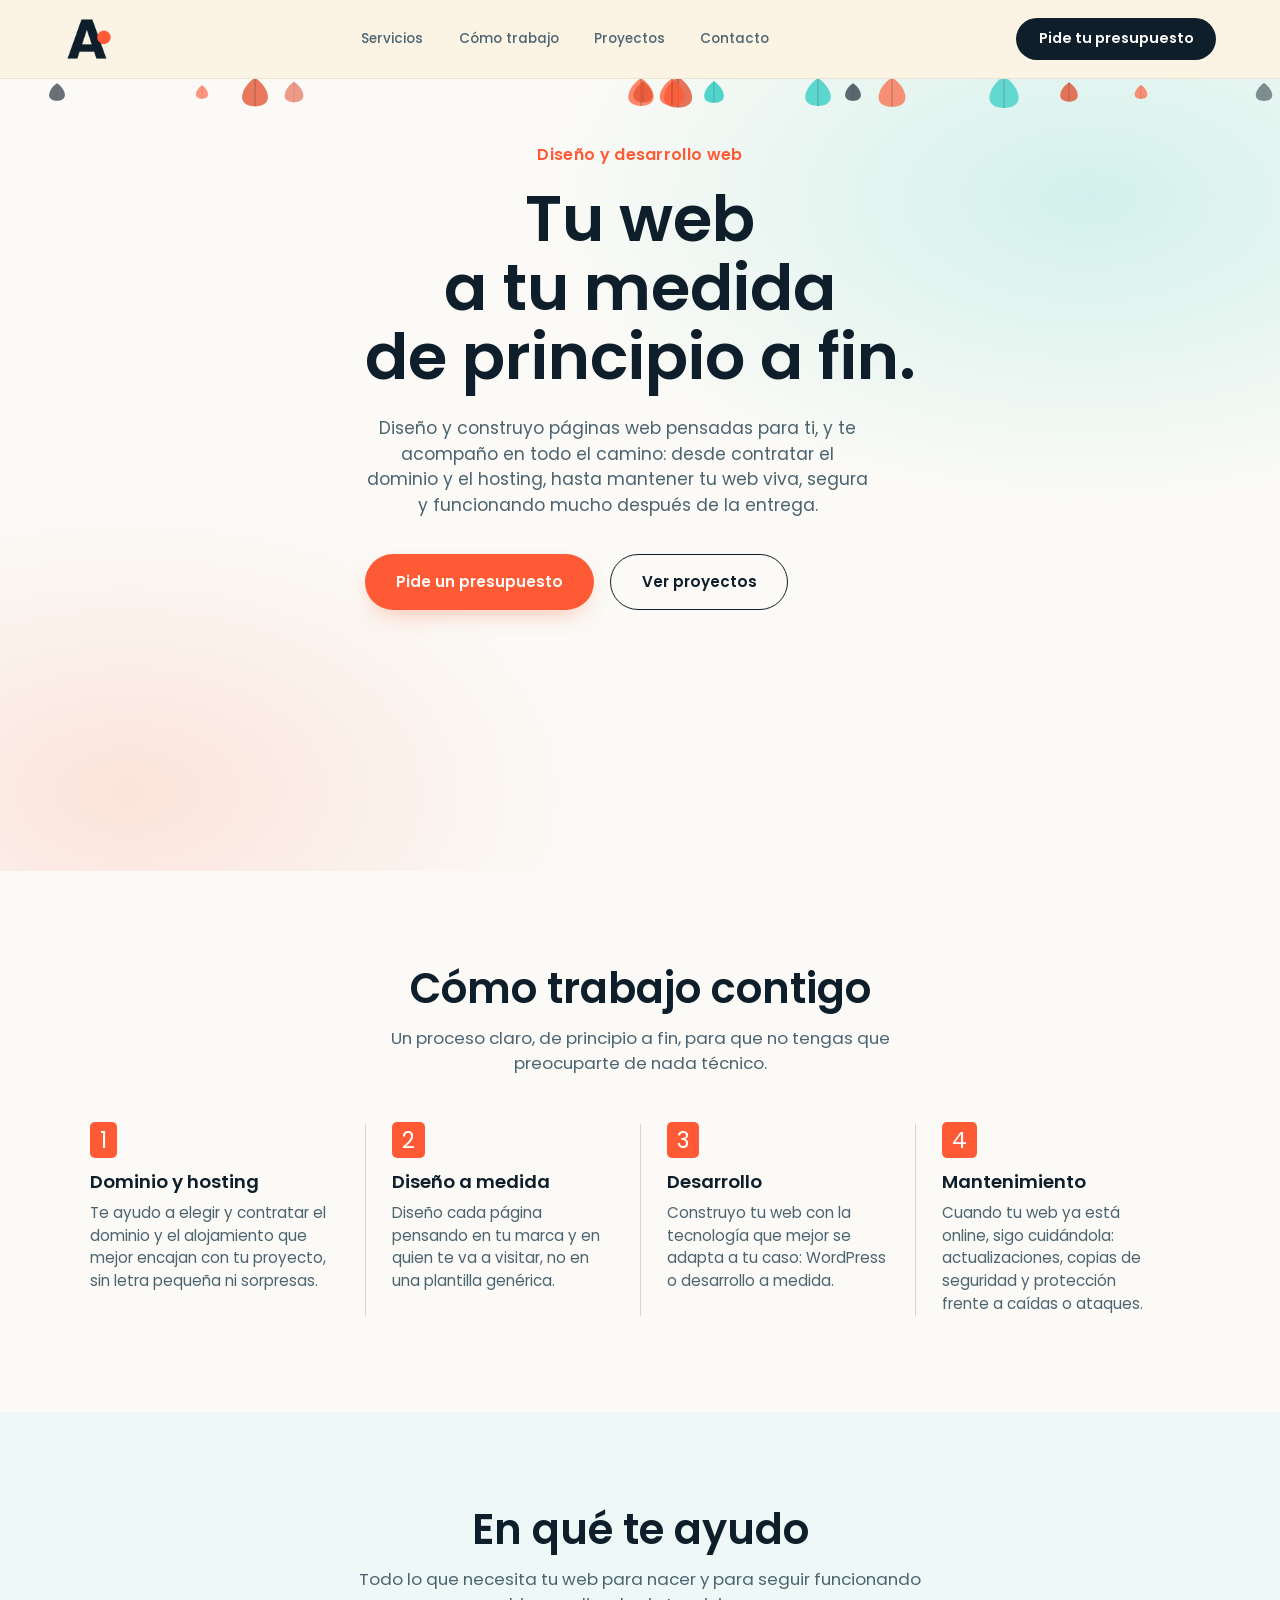
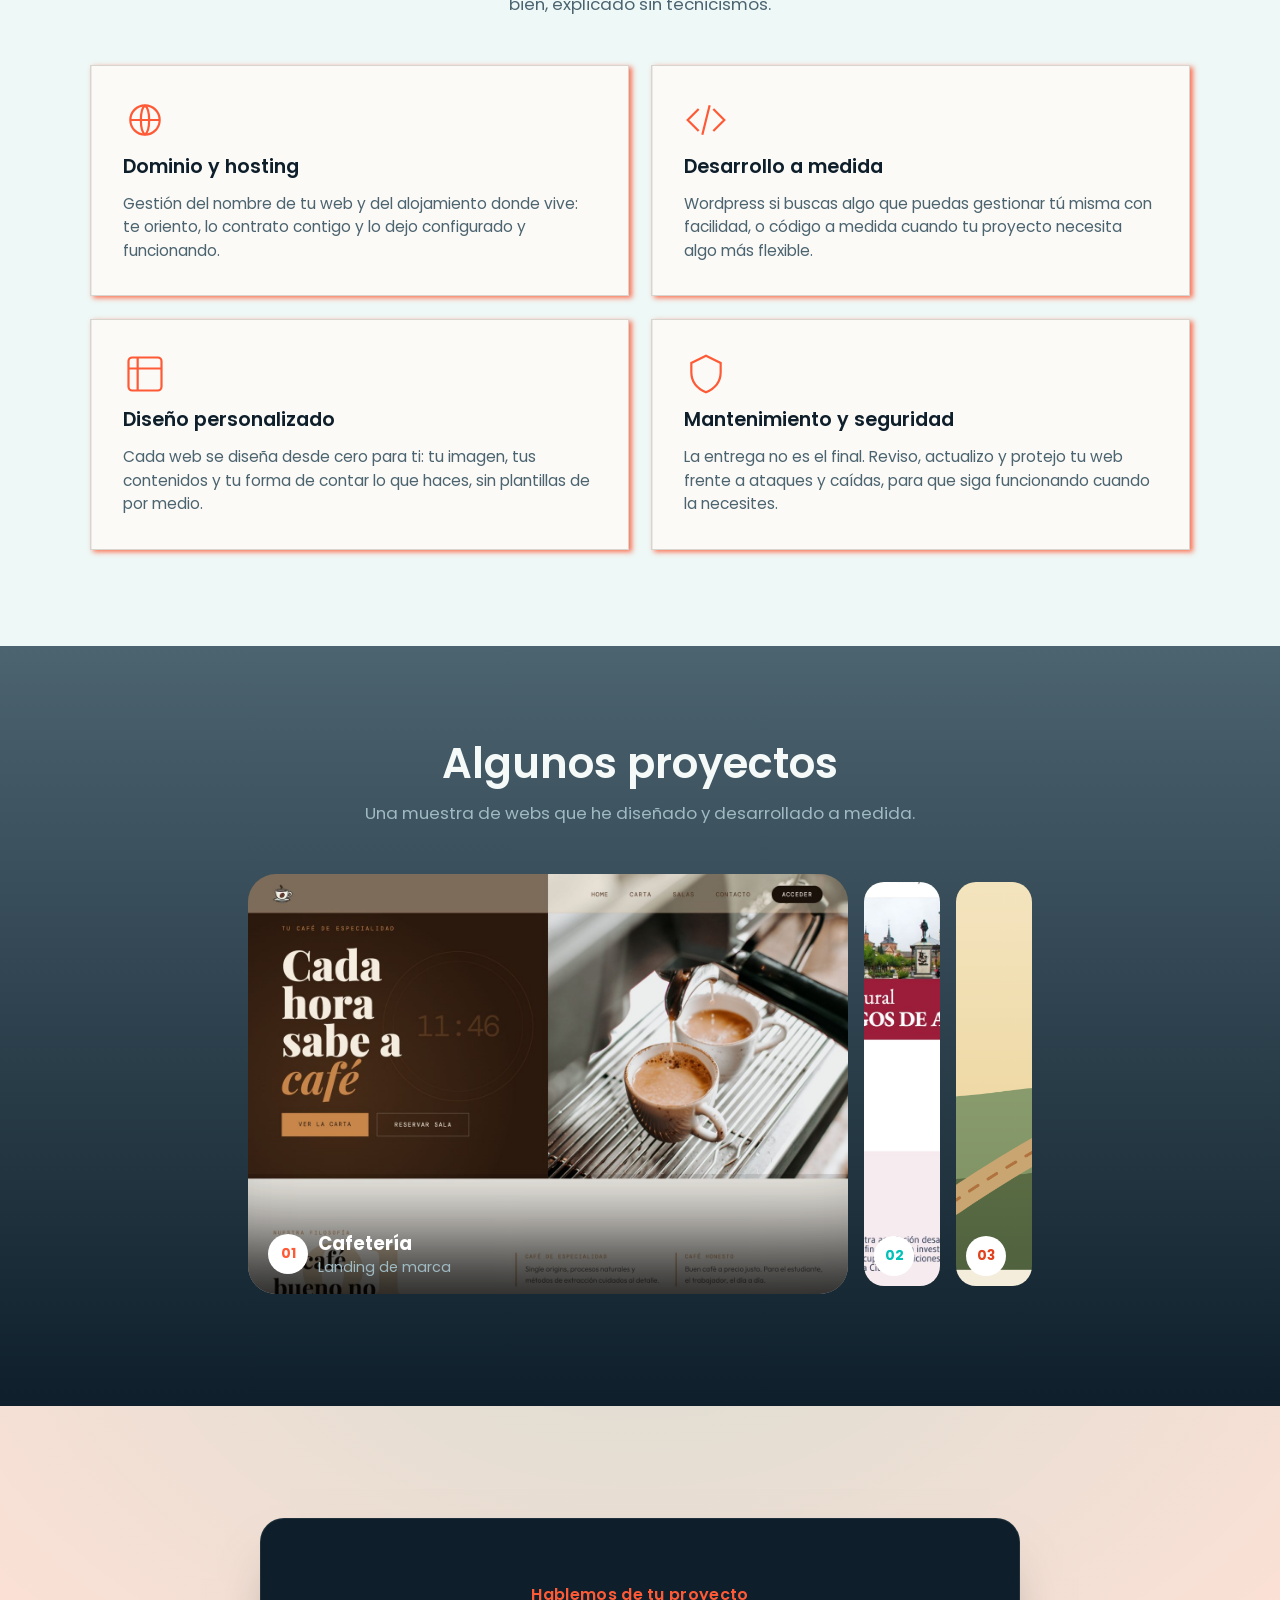
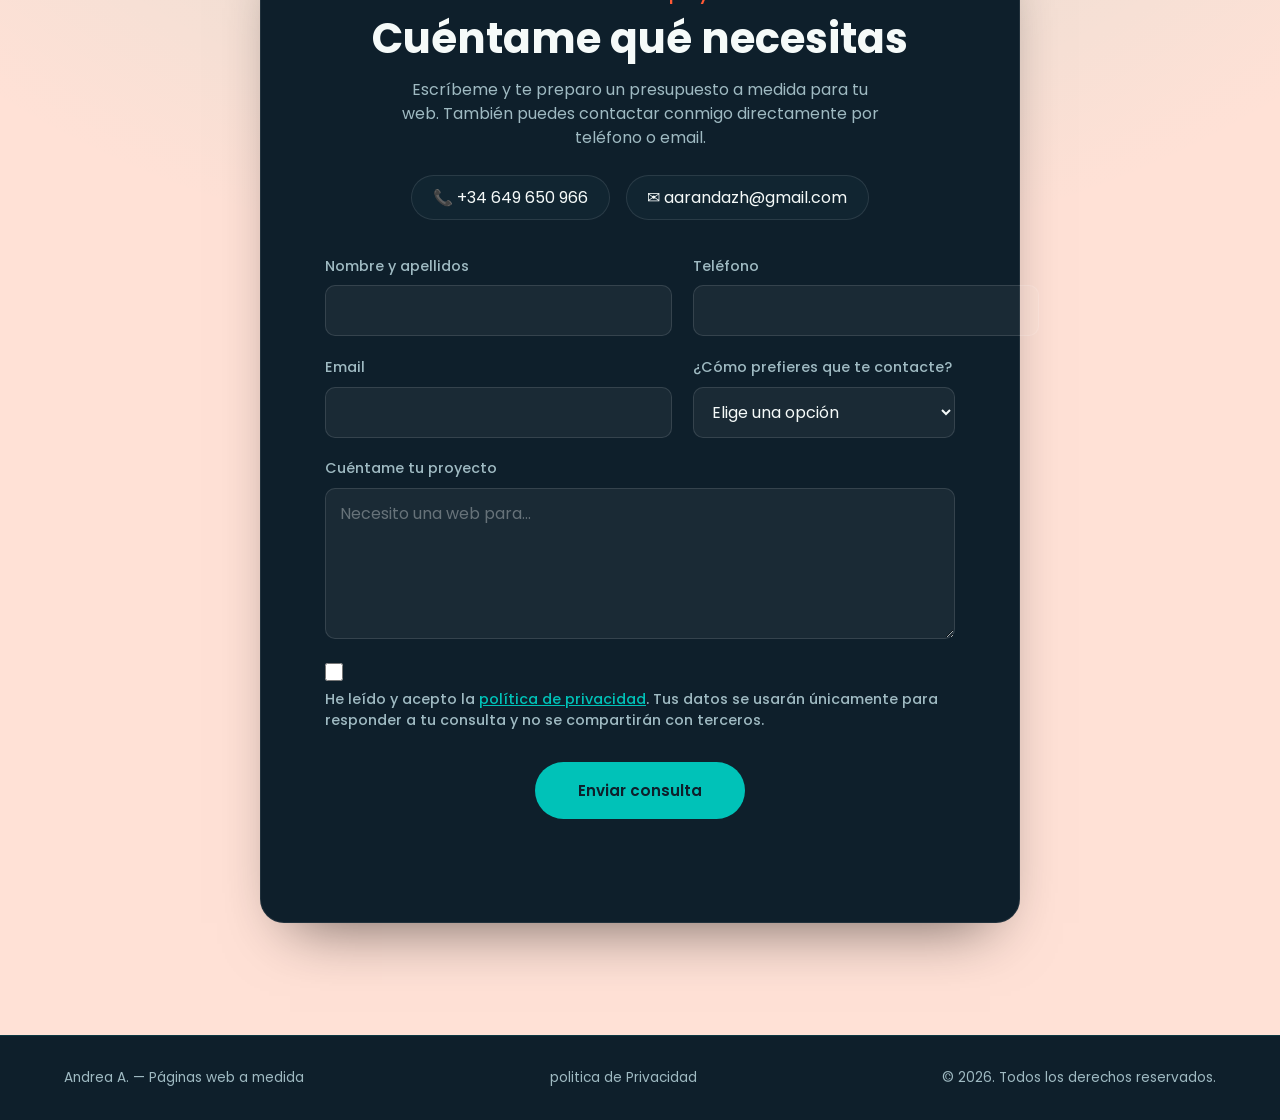
==== commit cb86573f: "nuevo estilo card y step_number" ====
--- a/index.html
+++ b/index.html
@@ -1,57 +1,61 @@
 <!DOCTYPE html>
 <html lang="es">
+
 <head>
-<meta charset="UTF-8" />
-<meta name="viewport" content="width=device-width, initial-scale=1.0" />
-<title>Andrea A. — Páginas web a medida</title>
-<meta name="description" content="Diseño y desarrollo de páginas web a medida. Gestión de dominio y hosting, desarrollo, y mantenimiento continuo." />
-<link rel="preconnect" href="https://fonts.googleapis.com">
-<link rel="preconnect" href="https://fonts.gstatic.com" crossorigin>
-<link rel="stylesheet" href="https://fonts.googleapis.com/css2?family=Poppins:wght@300;400;500;600;700;800&display=swap">
-<link rel="stylesheet" href="styles.css">
-<link rel="icon" href="brand/favicon.ico" sizes="any">
-<link rel="icon" type="image/png" sizes="32x32" href="brand/favicon-32x32.png">
-<link rel="icon" type="image/png" sizes="16x16" href="brand/favicon-16x16.png">
+  <meta charset="UTF-8" />
+  <meta name="viewport" content="width=device-width, initial-scale=1.0" />
+  <title>Andrea A. — Páginas web a medida</title>
+  <meta name="description"
+    content="Diseño y desarrollo de páginas web a medida. Gestión de dominio y hosting, desarrollo, y mantenimiento continuo." />
+  <link rel="preconnect" href="https://fonts.googleapis.com">
+  <link rel="preconnect" href="https://fonts.gstatic.com" crossorigin>
+  <link rel="stylesheet"
+    href="https://fonts.googleapis.com/css2?family=Poppins:wght@300;400;500;600;700;800&display=swap">
+  <link rel="stylesheet" href="styles.css">
+  <link rel="icon" href="brand/favicon.ico" sizes="any">
+  <link rel="icon" type="image/png" sizes="32x32" href="brand/favicon-32x32.png">
+  <link rel="icon" type="image/png" sizes="16x16" href="brand/favicon-16x16.png">
 </head>
+
 <body>
   <!-- para que las hojas caigan en toda la landing 
 <div class="leaves-layer" id="leavesLayer" aria-hidden="true"></div>
 -->
-<header class="nav">
-  <a href="#top" class="nav__brand"><img src="brand/andrea-a-mark-transparent.png" alt="Logo web A."></a>
-  <nav class="nav__links">
-    <a href="#servicios">Servicios</a>
-    <a href="#proceso">Cómo trabajo</a>
-    <a href="#portfolio">Proyectos</a>
-    <a href="#contacto">Contacto</a>
-  </nav>
-  <a href="#contacto" class="nav__cta">Pide tu presupuesto</a>
-  <button class="nav__burger" id="navBurger" aria-label="Abrir menú" aria-expanded="false">
-    <span></span><span></span><span></span>
-  </button>
-</header>
-
-<main id="top">
-
-  <!-- HERO -->
-  <section class="hero">
-    <!-- para que las hojas solo caigan dentro de HERO -->
-    <div class="leaves-layer" id="leavesLayer" aria-hidden="true"></div>
-
-    <div class="hero__content">
-      <p class="hero__kicker">Diseño y desarrollo web</p>
-      <h1 class="hero__title">Tu web <br>a tu medida<br> de principio a fin.</h1>
-      <p class="hero__text">
-        Diseño y construyo páginas web pensadas para ti, y te acompaño en todo el camino: desde
-        contratar el dominio y el hosting, hasta mantener tu web viva, segura y funcionando
-        mucho después de la entrega.
-      </p>
-      <div class="hero__actions">
-        <a href="#contacto" class="btn btn--primary">Pide un presupuesto</a>
-        <a href="#portfolio" class="btn btn--ghost">Ver proyectos</a>
-      </div>
-    </div>
-     <!-- <div class="hero__mark" aria-hidden="true">
+  <header class="nav">
+    <a href="#top" class="nav__brand"><img src="brand/andrea-a-mark-transparent.png" alt="Logo web A."></a>
+    <nav class="nav__links">
+      <a href="#servicios">Servicios</a>
+      <a href="#proceso">Cómo trabajo</a>
+      <a href="#portfolio">Proyectos</a>
+      <a href="#contacto">Contacto</a>
+    </nav>
+    <a href="#contacto" class="nav__cta">Pide tu presupuesto</a>
+    <button class="nav__burger" id="navBurger" aria-label="Abrir menú" aria-expanded="false">
+      <span></span><span></span><span></span>
+    </button>
+  </header>
+
+  <main id="top">
+
+    <!-- HERO -->
+    <section class="hero">
+      <!-- para que las hojas solo caigan dentro de HERO -->
+      <div class="leaves-layer" id="leavesLayer" aria-hidden="true"></div>
+
+      <div class="hero__content">
+        <p class="hero__kicker">Diseño y desarrollo web</p>
+        <h1 class="hero__title">Tu web <br>a tu medida<br> de principio a fin.</h1>
+        <p class="hero__text">
+          Diseño y construyo páginas web pensadas para ti, y te acompaño en todo el camino: desde
+          contratar el dominio y el hosting, hasta mantener tu web viva, segura y funcionando
+          mucho después de la entrega.
+        </p>
+        <div class="hero__actions">
+          <a href="#contacto" class="btn btn--primary">Pide un presupuesto</a>
+          <a href="#portfolio" class="btn btn--ghost">Ver proyectos</a>
+        </div>
+      </div>
+      <!-- <div class="hero__mark" aria-hidden="true">
       <svg viewBox="0 0 400 400" class="hero__leaf-big">
         <path d="M200 30C120 90 60 170 60 250c0 70 60 120 140 120s140-50 140-120c0-80-60-160-140-220z" />
         <path d="M200 30 L200 370" class="hero__leaf-vein" />
@@ -61,187 +65,212 @@
         <path d="M200 220 Q255 240 290 280" class="hero__leaf-vein hero__leaf-vein--thin" />
       </svg>
     </div>  -->
-  </section>
-
-  <!-- PROCESO -->
-  <section class="proceso" id="proceso">
-    <div class="section-head">
-      <h2>Cómo trabajo contigo</h2>
-      <p>Un proceso claro, de principio a fin, para que no tengas que preocuparte de nada técnico.</p>
-    </div>
-    <ol class="steps">
-      <li class="step">
-        <span class="step__num">01</span>
-        <h3>Dominio y hosting</h3>
-        <p>Te ayudo a elegir y contratar el dominio y el alojamiento que mejor encajan con tu proyecto, sin letra pequeña ni sorpresas.</p>
-      </li>
-      <li class="step">
-        <span class="step__num">02</span>
-        <h3>Diseño a medida</h3>
-        <p>Diseño cada página pensando en tu marca y en quien te va a visitar, no en una plantilla genérica.</p>
-      </li>
-      <li class="step">
-        <span class="step__num">03</span>
-        <h3>Desarrollo</h3>
-        <p>Construyo tu web con la tecnología que mejor se adapta a tu caso: WordPress o desarrollo a medida.</p>
-      </li>
-      <li class="step">
-        <span class="step__num">04</span>
-        <h3>Mantenimiento</h3>
-        <p>Cuando tu web ya está online, sigo cuidándola: actualizaciones, copias de seguridad y protección frente a caídas o ataques.</p>
-      </li>
-    </ol>
-  </section>
-
-  <!-- SERVICIOS -->
-  <section class="servicios" id="servicios">
-    <div class="section-head">
-      <h2>En qué te ayudo</h2>
-      <p>Todo lo que necesita tu web para nacer y para seguir funcionando bien, explicado sin tecnicismos.</p>
-    </div>
-    <div class="servicios__grid">
-      <article class="servicio">
-        <span class="servicio__icon" aria-hidden="true">
-          <svg viewBox="0 0 48 48"><circle cx="24" cy="24" r="16"/><path d="M8 24h32M24 8c6 4.5 6 27.5 0 32M24 8c-6 4.5-6 27.5 0 32" fill="none"/></svg>
-        </span>
-        <h3>Dominio y hosting</h3>
-        <p>Gestión del nombre de tu web y del alojamiento donde vive: te oriento, lo contrato contigo y lo dejo configurado y funcionando.</p>
-      </article>
-      <article class="servicio">
-        <span class="servicio__icon" aria-hidden="true">
-          <svg viewBox="0 0 48 48"><path d="M16 12 4 24l12 12M32 12l12 12-12 12M28 8l-8 32" fill="none"/></svg>
-        </span>
-        <h3>Desarrollo a medida</h3>
-        <p>Wordpress si buscas algo que puedas gestionar tú misma con facilidad, o código a medida cuando tu proyecto necesita algo más flexible.</p>
-      </article>
-      <article class="servicio">
-        <span class="servicio__icon" aria-hidden="true">
-          <svg viewBox="0 0 48 48"><rect x="6" y="6" width="36" height="36" rx="4" fill="none"/><path d="M6 18h36M16 6v36" fill="none"/></svg>
-        </span>
-        <h3>Diseño personalizado</h3>
-        <p>Cada web se diseña desde cero para ti: tu imagen, tus contenidos y tu forma de contar lo que haces, sin plantillas de por medio.</p>
-      </article>
-      <article class="servicio">
-        <span class="servicio__icon" aria-hidden="true">
-          <svg viewBox="0 0 48 48"><path d="M24 4 8 12v10c0 11 7 18 16 22 9-4 16-11 16-22V12z" fill="none"/></svg>
-        </span>
-        <h3>Mantenimiento y seguridad</h3>
-        <p>La entrega no es el final. Reviso, actualizo y protejo tu web frente a ataques y caídas, para que siga funcionando cuando la necesites.</p>
-      </article>
-    </div>
-  </section>
-
-  <!-- PORTFOLIO -->
-  <section class="portfolio" id="portfolio">
-    <div class="section-head section-head--light">
-      <h2>Algunos proyectos</h2>
-      <p>Una muestra de webs que he diseñado y desarrollado a medida.</p>
-    </div>
-
-    <div class="portfolio-panels">
-      <div class="card active" style="background-image:url(assets/proyecto-cafeteria.jpg)" role="button" tabindex="0" aria-label="Ver proyecto: Cafetería">
-        <a class="card-image" href="https://la-hora-del-cafe.onrender.com/" target="_blank" rel="noopener noreferrer" aria-label="Abrir proyecto La hora del café"></a>
-        <div class="shadow"></div>
-        <div class="label">
-          <div class="icon">01</div>
-          <div class="info"> 
-            <div class="main">Cafetería</div>
-            <div class="sub">Landing de marca</div>
-          </div>
-        </div>        
-      </div>
-
-      <div class="card" style="background-image:url(assets/proyecto-asociacion.jpg)" role="button" tabindex="0" aria-label="Ver proyecto: Asociación cultural">
-        <a class="card-image" href="https://hijosyamigosdealcala.org/" target="_blank" rel="noopener noreferrer" aria-label="Abrir proyecto Asociación cultural"></a>
-        <div class="shadow"></div>
-        <div class="label">
-          <div class="icon">02</div>
-          <div class="info">
-            <div class="main">Asociación cultural</div>
-            <div class="sub">Sitio institucional</div>
-          </div>
-        </div>
-      </div>
-
-      <div class="card" style="background-image:url(assets/proyecto-camino.png)" role="button" tabindex="0" aria-label="Ver proyecto: Paws">
-        <div class="shadow"></div>
-        <div class="label">
-          <div class="icon">03</div>
-          <div class="info">
-            <div class="main">Camino de Santiago</div>
-            <div class="sub">Asociación</div>
-          </div>
-        </div>
-      </div>
-    </div>
-  </section>
-
-  <!-- CONTACTO -->
-  <section class="contacto" id="contacto">
-    <div class="contacto__frame">
-      <p class="contacto__kicker">Hablemos de tu proyecto</p>
-      <h2 class="contacto__title">Cuéntame qué necesitas</h2>
-      <p class="contacto__text">
-        Escríbeme y te preparo un presupuesto a medida para tu web. También puedes
-        contactar conmigo directamente por teléfono o email.
-      </p>
-
-      <div class="contacto__directo">
-        <a href="tel:+34649650966">📞 +34 649 650 966</a>
-        <a href="mailto:aarandazh@gmail.com">✉ aarandazh@gmail.com</a>
-      </div>
-
-      <form class="form" id="contactForm">
-        <input type="hidden" name="access_key" value="TU_ACCESS_KEY_AQUI" />
-        <input type="hidden" name="subject" value="Nueva consulta desde la web de Andrea A." />
-        <input type="checkbox" name="botcheck" class="form__honeypot" style="display:none" tabindex="-1" autocomplete="off" />
-        <div class="form__row">
-          <label>
-            <span>Nombre y apellidos</span>
-            <input type="text" name="nombre" required />
+    </section>
+
+    <!-- PROCESO -->
+    <section class="proceso" id="proceso">
+      <div class="section-head">
+        <h2>Cómo trabajo contigo</h2>
+        <p>Un proceso claro, de principio a fin, para que no tengas que preocuparte de nada técnico.</p>
+      </div>
+      <ol class="steps">
+        <li class="step">
+          <span class="step__num">1</span>
+          <h3>Dominio y hosting</h3>
+          <p>Te ayudo a elegir y contratar el dominio y el alojamiento que mejor encajan con tu proyecto, sin letra
+            pequeña ni sorpresas.</p>
+        </li>
+        <li class="step">
+          <span class="step__num">2</span>
+          <h3>Diseño a medida</h3>
+          <p>Diseño cada página pensando en tu marca y en quien te va a visitar, no en una plantilla genérica.</p>
+        </li>
+        <li class="step">
+          <span class="step__num">3</span>
+          <h3>Desarrollo</h3>
+          <p>Construyo tu web con la tecnología que mejor se adapta a tu caso: WordPress o desarrollo a medida.</p>
+        </li>
+        <li class="step">
+          <span class="step__num">4</span>
+          <h3>Mantenimiento</h3>
+          <p>Cuando tu web ya está online, sigo cuidándola: actualizaciones, copias de seguridad y protección frente a
+            caídas o ataques.</p>
+        </li>
+      </ol>
+    </section>
+
+    <!-- SERVICIOS -->
+    <section class="servicios" id="servicios">
+      <div class="section-head">
+        <h2>En qué te ayudo</h2>
+        <p>Todo lo que necesita tu web para nacer y para seguir funcionando bien, explicado sin tecnicismos.</p>
+      </div>
+      <div class="servicios__grid">
+        <article class="servicio">
+          <span class="servicio__icon" aria-hidden="true">
+            <svg viewBox="0 0 48 48">
+              <circle cx="24" cy="24" r="16" />
+              <path d="M8 24h32M24 8c6 4.5 6 27.5 0 32M24 8c-6 4.5-6 27.5 0 32" fill="none" />
+            </svg>
+          </span>
+          <h3>Dominio y hosting</h3>
+          <p>Gestión del nombre de tu web y del alojamiento donde vive: te oriento, lo contrato contigo y lo dejo
+            configurado y funcionando.</p>
+        </article>
+        <article class="servicio">
+          <span class="servicio__icon" aria-hidden="true">
+            <svg viewBox="0 0 48 48">
+              <path d="M16 12 4 24l12 12M32 12l12 12-12 12M28 8l-8 32" fill="none" />
+            </svg>
+          </span>
+          <h3>Desarrollo a medida</h3>
+          <p>Wordpress si buscas algo que puedas gestionar tú misma con facilidad, o código a medida cuando tu proyecto
+            necesita algo más flexible.</p>
+        </article>
+        <article class="servicio">
+          <span class="servicio__icon" aria-hidden="true">
+            <svg viewBox="0 0 48 48">
+              <rect x="6" y="6" width="36" height="36" rx="4" fill="none" />
+              <path d="M6 18h36M16 6v36" fill="none" />
+            </svg>
+          </span>
+          <h3>Diseño personalizado</h3>
+          <p>Cada web se diseña desde cero para ti: tu imagen, tus contenidos y tu forma de contar lo que haces, sin
+            plantillas de por medio.</p>
+        </article>
+        <article class="servicio">
+          <span class="servicio__icon" aria-hidden="true">
+            <svg viewBox="0 0 48 48">
+              <path d="M24 4 8 12v10c0 11 7 18 16 22 9-4 16-11 16-22V12z" fill="none" />
+            </svg>
+          </span>
+          <h3>Mantenimiento y seguridad</h3>
+          <p>La entrega no es el final. Reviso, actualizo y protejo tu web frente a ataques y caídas, para que siga
+            funcionando cuando la necesites.</p>
+        </article>
+      </div>
+    </section>
+
+    <!-- PORTFOLIO -->
+    <section class="portfolio" id="portfolio">
+      <div class="section-head section-head--light">
+        <h2>Algunos proyectos</h2>
+        <p>Una muestra de webs que he diseñado y desarrollado a medida.</p>
+      </div>
+
+      <div class="portfolio-panels">
+        <div class="card active" style="background-image:url(assets/proyecto-cafeteria.jpg)" role="button" tabindex="0"
+          aria-label="Ver proyecto: Cafetería">
+          <a class="card-image" href="https://la-hora-del-cafe.onrender.com/" target="_blank" rel="noopener noreferrer"
+            aria-label="Abrir proyecto La hora del café"></a>
+          <div class="shadow"></div>
+          <div class="label">
+            <div class="icon">01</div>
+            <div class="info">
+              <div class="main">Cafetería</div>
+              <div class="sub">Landing de marca</div>
+            </div>
+          </div>
+        </div>
+
+        <div class="card" style="background-image:url(assets/proyecto-asociacion.jpg)" role="button" tabindex="0"
+          aria-label="Ver proyecto: Asociación cultural">
+          <a class="card-image" href="https://hijosyamigosdealcala.org/" target="_blank" rel="noopener noreferrer"
+            aria-label="Abrir proyecto Asociación cultural"></a>
+          <div class="shadow"></div>
+          <div class="label">
+            <div class="icon">02</div>
+            <div class="info">
+              <div class="main">Asociación cultural</div>
+              <div class="sub">Sitio institucional</div>
+            </div>
+          </div>
+        </div>
+
+        <div class="card" style="background-image:url(assets/proyecto-camino.png)" role="button" tabindex="0"
+          aria-label="Ver proyecto: Paws">
+          <div class="shadow"></div>
+          <div class="label">
+            <div class="icon">03</div>
+            <div class="info">
+              <div class="main">Camino de Santiago</div>
+              <div class="sub">Asociación</div>
+            </div>
+          </div>
+        </div>
+      </div>
+    </section>
+
+    <!-- CONTACTO -->
+    <section class="contacto" id="contacto">
+      <div class="contacto__frame">
+        <p class="contacto__kicker">Hablemos de tu proyecto</p>
+        <h2 class="contacto__title">Cuéntame qué necesitas</h2>
+        <p class="contacto__text">
+          Escríbeme y te preparo un presupuesto a medida para tu web. También puedes
+          contactar conmigo directamente por teléfono o email.
+        </p>
+
+        <div class="contacto__directo">
+          <a href="tel:+34649650966">📞 +34 649 650 966</a>
+          <a href="mailto:aarandazh@gmail.com">✉ aarandazh@gmail.com</a>
+        </div>
+
+        <form class="form" id="contactForm">
+          <input type="hidden" name="access_key" value="TU_ACCESS_KEY_AQUI" />
+          <input type="hidden" name="subject" value="Nueva consulta desde la web de Andrea A." />
+          <input type="checkbox" name="botcheck" class="form__honeypot" style="display:none" tabindex="-1"
+            autocomplete="off" />
+          <div class="form__row">
+            <label>
+              <span>Nombre y apellidos</span>
+              <input type="text" name="nombre" required />
+            </label>
+            <label>
+              <span>Teléfono</span>
+              <input type="tel" name="telefono" required />
+            </label>
+          </div>
+          <div class="form__row">
+            <label>
+              <span>Email</span>
+              <input type="email" name="email" required />
+            </label>
+            <label>
+              <span>¿Cómo prefieres que te contacte?</span>
+              <select name="contacto_preferido" required>
+                <option value="" disabled selected>Elige una opción</option>
+                <option value="email">Email</option>
+                <option value="telefono">Teléfono</option>
+                <option value="whatsapp">WhatsApp</option>
+              </select>
+            </label>
+          </div>
+          <label class="form__full">
+            <span>Cuéntame tu proyecto</span>
+            <textarea name="mensaje" rows="5" required placeholder="Necesito una web para..."></textarea>
           </label>
-          <label>
-            <span>Teléfono</span>
-            <input type="tel" name="telefono" required />
+          <label class="form__consent">
+            <input type="checkbox" name="consentimiento" required />
+            <span>He leído y acepto la <a href="politica-privacidad.html" target="_blank" rel="noopener">política de
+                privacidad</a>. Tus datos se usarán únicamente para responder a tu consulta y no se compartirán con
+              terceros.</span>
           </label>
-        </div>
-        <div class="form__row">
-          <label>
-            <span>Email</span>
-            <input type="email" name="email" required />
-          </label>
-          <label>
-            <span>¿Cómo prefieres que te contacte?</span>
-            <select name="contacto_preferido" required>
-              <option value="" disabled selected>Elige una opción</option>
-              <option value="email">Email</option>
-              <option value="telefono">Teléfono</option>
-              <option value="whatsapp">WhatsApp</option>
-            </select>
-          </label>
-        </div>
-        <label class="form__full">
-          <span>Cuéntame tu proyecto</span>
-          <textarea name="mensaje" rows="5" required placeholder="Necesito una web para..."></textarea>
-        </label>
-        <label class="form__consent">
-        <input type="checkbox" name="consentimiento" required />
-        <span>He leído y acepto la <a href="politica-privacidad.html" target="_blank" rel="noopener">política de privacidad</a>. Tus datos se usarán únicamente para responder a tu consulta y no se compartirán con terceros.</span>
-        </label>
-        <button type="submit" class="btn btn--accent">Enviar consulta</button>
-        <p class="form__note" id="formNote"></p>
-      </form>
-    </div>
-  </section>
-
-</main>
-
-<footer class="footer">
-  <p>Andrea A. — Páginas web a medida</p>
-  <p><a href="politica-privacidad.html">politica de Privacidad</a></p>
-  <p>© 2026. Todos los derechos reservados.</p>
-</footer>
-
-<script src="script.js" defer></script>
+          <button type="submit" class="btn btn--accent">Enviar consulta</button>
+          <p class="form__note" id="formNote"></p>
+        </form>
+      </div>
+    </section>
+
+  </main>
+
+  <footer class="footer">
+    <p>Andrea A. — Páginas web a medida</p>
+    <p><a href="politica-privacidad.html">politica de Privacidad</a></p>
+    <p>© 2026. Todos los derechos reservados.</p>
+  </footer>
+
+  <script src="script.js" defer></script>
 </body>
-</html>
+
+</html>
--- a/styles.css
+++ b/styles.css
@@ -5,17 +5,17 @@
 
 :root {
   /* color — paleta cian + naranja */
-  --cream:      #FBFAF6;
-  --paper:      #EEF8F7;
-  --paper-2:    #FFE1D6;
-  --ember:      #FF5A36;
+  --cream: #FBFAF6;
+  --paper: #EEF8F7;
+  --paper-2: #FFE1D6;
+  --ember: #FF5A36;
   --ember-dark: #E1431F;
-  --mustard:    #00C2B8;
-  --bark:       #0E1F2B;
-  --bark-soft:  #4C6470;
-  --espresso:   #0E1F2B;
+  --mustard: #00C2B8;
+  --bark: #0E1F2B;
+  --bark-soft: #4C6470;
+  --espresso: #0E1F2B;
   --espresso-2: #142B3A;
-  --linen:      #F5FAF9;
+  --linen: #F5FAF9;
   --linen-soft: #9FBAC2;
   --optionDefaultColours: #ed5565;
 
@@ -24,12 +24,18 @@
   --font-body: "Poppins", sans-serif;
 
   /* fx */
-  --ease: cubic-bezier(.22,.61,.36,1);
-}
-
-* { box-sizing: border-box; margin: 0; padding: 0; }
-
-html { scroll-behavior: smooth; }
+  --ease: cubic-bezier(.22, .61, .36, 1);
+}
+
+* {
+  box-sizing: border-box;
+  margin: 0;
+  padding: 0;
+}
+
+html {
+  scroll-behavior: smooth;
+}
 
 body {
   font-family: var(--font-body);
@@ -39,11 +45,19 @@
   overflow-x: hidden;
 }
 
-img { max-width: 100%; display: block; }
-
-a { color: inherit; text-decoration: none; }
-
-h1, h2, h3 {
+img {
+  max-width: 100%;
+  display: block;
+}
+
+a {
+  color: inherit;
+  text-decoration: none;
+}
+
+h1,
+h2,
+h3 {
   font-family: var(--font-display);
   font-weight: 600;
   color: var(--bark);
@@ -51,7 +65,14 @@
 }
 
 @media (prefers-reduced-motion: reduce) {
-  *, *::before, *::after { animation-duration: 0.001ms !important; animation-iteration-count: 1 !important; transition-duration: 0.001ms !important; }
+
+  *,
+  *::before,
+  *::after {
+    animation-duration: 0.001ms !important;
+    animation-iteration-count: 1 !important;
+    transition-duration: 0.001ms !important;
+  }
 }
 
 :focus-visible {
@@ -72,21 +93,31 @@
   cursor: pointer;
   border: 1.5px solid transparent;
 }
-.btn:hover { transform: translateY(-2px); }
+
+.btn:hover {
+  transform: translateY(-2px);
+}
 
 .btn--primary {
   background: var(--ember);
   color: var(--cream);
-  box-shadow: 0 10px 24px -10px rgba(255,90,54,0.45);
-}
-.btn--primary:hover { background: var(--ember-dark); }
+  box-shadow: 0 10px 24px -10px rgba(255, 90, 54, 0.45);
+}
+
+.btn--primary:hover {
+  background: var(--ember-dark);
+}
 
 .btn--ghost {
   background: transparent;
   color: var(--bark);
   border-color: var(--bark);
 }
-.btn--ghost:hover { background: var(--bark); color: var(--cream); }
+
+.btn--ghost:hover {
+  background: var(--bark);
+  color: var(--cream);
+}
 
 .btn--accent {
   background: var(--mustard);
@@ -95,7 +126,10 @@
   padding: 1rem 2.6rem;
   font-weight: 600;
 }
-.btn--accent:hover { background: var(--linen); }
+
+.btn--accent:hover {
+  background: var(--linen);
+}
 
 /* ==========================================================
    HOJAS CAYENDO — capa decorativa fija
@@ -126,13 +160,23 @@
 }
 
 @keyframes leaf-fall {
-  from { transform: translateY(var(--fall-start, -60px)); }
-  to   { transform: translateY(var(--fall-end, 100%)); }
+  from {
+    transform: translateY(var(--fall-start, -60px));
+  }
+
+  to {
+    transform: translateY(var(--fall-end, 100%));
+  }
 }
 
 @keyframes leaf-sway {
-  from { transform: translateX(-22px) rotate(-18deg); }
-  to   { transform: translateX(22px) rotate(24deg); }
+  from {
+    transform: translateX(-22px) rotate(-18deg);
+  }
+
+  to {
+    transform: translateX(22px) rotate(24deg);
+  }
 }
 
 /* ==========================================================
@@ -149,7 +193,7 @@
   padding: 1rem clamp(1.5rem, 5vw, 4rem);
   background: rgba(251, 242, 226, 0.85);
   backdrop-filter: blur(10px);
-  border-bottom: 1px solid rgba(59,42,30,0.08);
+  border-bottom: 1px solid rgba(59, 42, 30, 0.08);
 }
 
 .nav__brand {
@@ -168,7 +212,10 @@
   transition: color 200ms var(--ease);
   position: relative;
 }
-.nav__links a:hover { color: var(--ember); }
+
+.nav__links a:hover {
+  color: var(--ember);
+}
 
 .nav__cta {
   background: var(--bark);
@@ -179,7 +226,10 @@
   font-weight: 600;
   transition: background 200ms var(--ease);
 }
-.nav__cta:hover { background: var(--ember); }
+
+.nav__cta:hover {
+  background: var(--ember);
+}
 
 .nav__burger {
   display: none;
@@ -189,6 +239,7 @@
   border: none;
   cursor: pointer;
 }
+
 .nav__burger span {
   width: 24px;
   height: 2px;
@@ -208,8 +259,8 @@
   min-height: 88vh;
   overflow: hidden;
   background:
-    radial-gradient(60% 55% at 85% 15%, rgba(0,194,184,0.16), transparent 70%),
-    radial-gradient(50% 50% at 10% 90%, rgba(255,90,54,0.14), transparent 70%),
+    radial-gradient(60% 55% at 85% 15%, rgba(0, 194, 184, 0.16), transparent 70%),
+    radial-gradient(50% 50% at 10% 90%, rgba(255, 90, 54, 0.14), transparent 70%),
     var(--cream);
 }
 
@@ -225,7 +276,7 @@
   font-size: clamp(2.4rem, 5vw, 4.1rem);
   max-width: 14ch;
   margin-bottom: 1.5rem;
-  
+
 }
 
 .hero__text {
@@ -271,8 +322,13 @@
 }
 
 .section-head--light h2,
-.section-head--light p { color: var(--linen); }
-.section-head--light p { color: var(--linen-soft); }
+.section-head--light p {
+  color: var(--linen);
+}
+
+.section-head--light p {
+  color: var(--linen-soft);
+}
 
 /* ==========================================================
    PROCESO
@@ -294,20 +350,26 @@
 
 .step {
   padding: 0 1.6rem;
-  border-left: 1px solid rgba(59,42,30,0.18);
-}
-.step:first-child { border-left: none; padding-left: 0; }
+  border-left: 1px solid rgba(59, 42, 30, 0.18);
+}
+
+.step:first-child {
+  border-left: none;
+  padding-left: 0;
+}
 
 .step__num {
-  display: block;
   font-family: var(--font-display);
-  font-size: 1.6rem;
-  color: var(--ember);
-  margin-bottom: 0.9rem;
+  background: var(--ember);
+  border-radius: 5px;
+  color: #fff;
+  padding: 2px 10px;
+  font-size: 1.4rem;
 }
 
 .step h3 {
   font-size: 1.15rem;
+  margin-top: 0.9rem;
   margin-bottom: 0.6rem;
 }
 
@@ -335,7 +397,10 @@
 
 .servicio {
   background: var(--cream);
-  border-left: 4px solid var(--ember);
+  border: 1px solid rgba(59, 42, 30, 0.18);
+  box-shadow: 3px 2px 5px 0px rgb(255 90 54 / 85%), inset 1px 0 0 rgba(59, 42, 30, 0.08);
+  ;
+
   padding: 2rem 2rem 2.1rem;
   display: flex;
   flex-direction: column;
@@ -346,6 +411,7 @@
   width: 44px;
   height: 44px;
 }
+
 .servicio__icon svg {
   width: 100%;
   height: 100%;
@@ -367,158 +433,189 @@
    PORTFOLIO / SLIDER  (adaptado del código proporcionado)
    ========================================================== */
 
-   .portfolio {
-    position: relative;
-    padding: clamp(4rem, 8vw, 6rem) clamp(1.5rem, 5vw, 4rem) clamp(5rem, 9vw, 7rem);
-    background: linear-gradient(180deg, var(--bark-soft) 0%, var(--bark) 100%);
-    overflow: hidden;
-  }
-  
-  .portfolio-panels {
-    display: flex;
-    flex-direction: row;
-    align-items: stretch;
-    overflow: hidden;
-  
-    width: 100%;
-    max-width: 800px;
-    height: 420px;
-    margin: 0 auto;
-  }
-  
-  .portfolio-panels .card {
-    position: relative;
-    overflow: hidden;
-  
-    min-width: 60px;
-    margin: 8px;
-  
-    background-color: var(--espresso-2);
-    background-size: auto 120%;
-    background-position: center;
-  
-    cursor: pointer;
-    transition: flex-grow .6s cubic-bezier(.05,.61,.41,.95),
-                max-width .6s cubic-bezier(.05,.61,.41,.95),
-                margin .6s cubic-bezier(.05,.61,.41,.95),
-                border-radius .6s cubic-bezier(.05,.61,.41,.95);
-  }
-  
-  .portfolio-panels .card:nth-child(1) { --card-accent: var(--ember); }
-  .portfolio-panels .card:nth-child(2) { --card-accent: var(--mustard); }
-  .portfolio-panels .card:nth-child(3) { --card-accent: var(--ember-dark); }
-  
-  .portfolio-panels .card.active {
-    flex-grow: 10000;
-    max-width: 600px;
-    margin: 0 8px;
-    border-radius: 28px;
-    background-size: cover;
-    background-repeat: no-repeat;
-    background-position: initial;
-  }
-  .portfolio-panels .card.active .shadow {
-    box-shadow: inset 0 -140px 120px -120px rgba(0,0,0,0.9),
-                inset 0 -140px 120px -100px rgba(0,0,0,0.7);
-  }
-  .portfolio-panels .card.active .label {
-    bottom: 20px;
-    left: 20px;
-  }
-  .portfolio-panels .card.active .info > div {
-    left: 0px;
-    opacity: 1;
-  }
-  
-  .portfolio-panels .card:not(.active) {
-    flex-grow: 1;
-    border-radius: 20px;
-  }
-  .portfolio-panels .card:not(.active) .shadow {
-    bottom: -40px;
-    box-shadow: inset 0 -120px 0px -120px black, inset 0 -120px 0px -100px black;
-  }
-  .portfolio-panels .card:not(.active) .label {
-    bottom: 10px;
-    left: 10px;
-  }
-  .portfolio-panels .card:not(.active) .info > div {
-    left: 20px;
-    opacity: 0;
-  }
-  .portfolio-panels .card-image {
+.portfolio {
+  position: relative;
+  padding: clamp(4rem, 8vw, 6rem) clamp(1.5rem, 5vw, 4rem) clamp(5rem, 9vw, 7rem);
+  background: linear-gradient(180deg, var(--bark-soft) 0%, var(--bark) 100%);
+  overflow: hidden;
+}
+
+.portfolio-panels {
+  display: flex;
+  flex-direction: row;
+  align-items: stretch;
+  overflow: hidden;
+  width: 100%;
+  max-width: 800px;
+  height: 420px;
+  margin: 0 auto;
+}
+
+.portfolio-panels .card {
+  position: relative;
+  overflow: hidden;
+  min-width: 60px;
+  margin: 8px;
+  background-color: var(--espresso-2);
+  background-size: auto 120%;
+  background-position: center;
+
+  cursor: pointer;
+  transition: flex-grow .6s cubic-bezier(.05, .61, .41, .95),
+    max-width .6s cubic-bezier(.05, .61, .41, .95),
+    margin .6s cubic-bezier(.05, .61, .41, .95),
+    border-radius .6s cubic-bezier(.05, .61, .41, .95);
+}
+
+.portfolio-panels .card:nth-child(1) {
+  --card-accent: var(--ember);
+}
+
+.portfolio-panels .card:nth-child(2) {
+  --card-accent: var(--mustard);
+}
+
+.portfolio-panels .card:nth-child(3) {
+  --card-accent: var(--ember-dark);
+}
+
+.portfolio-panels .card.active {
+  flex-grow: 10000;
+  max-width: 600px;
+  margin: 0 8px;
+  border-radius: 28px;
+  background-size: cover;
+  background-repeat: no-repeat;
+  background-position: initial;
+}
+
+.portfolio-panels .card.active .shadow {
+  box-shadow: inset 0 -140px 120px -120px rgba(0, 0, 0, 0.9),
+    inset 0 -140px 120px -100px rgba(0, 0, 0, 0.7);
+}
+
+.portfolio-panels .card.active .label {
+  bottom: 20px;
+  left: 20px;
+}
+
+.portfolio-panels .card.active .info>div {
+  left: 0px;
+  opacity: 1;
+}
+
+.portfolio-panels .card:not(.active) {
+  flex-grow: 1;
+  border-radius: 20px;
+}
+
+.portfolio-panels .card:not(.active) .shadow {
+  bottom: -40px;
+  box-shadow: inset 0 -120px 0px -120px black, inset 0 -120px 0px -100px black;
+}
+
+.portfolio-panels .card:not(.active) .label {
+  bottom: 10px;
+  left: 10px;
+}
+
+.portfolio-panels .card:not(.active) .info>div {
+  left: 20px;
+  opacity: 0;
+}
+
+.portfolio-panels .card-image {
   position: absolute;
   inset: 0;
   z-index: 1;
 }
-  .portfolio-panels .shadow {
-    position: absolute;
-    bottom: 0;
-    left: 0;
-    right: 0;
-    height: 120px;
-    transition: .5s cubic-bezier(.05,.61,.41,.95);
-    pointer-events: none;
-  }
-  
-  .portfolio-panels .label {
-    display: flex;
-    position: absolute;
-    right: 0;
-    height: 40px;
-    transition: .5s cubic-bezier(.05,.61,.41,.95);
-    z-index: 2;
-  }
-  
-  .portfolio-panels .icon {
-    display: flex;
-    flex-direction: row;
-    justify-content: center;
-    align-items: center;
-  
-    min-width: 40px;
-    max-width: 40px;
-    height: 40px;
-    border-radius: 100%;
-  
-    background-color: white;
-    color: var(--card-accent);
-    font-weight: 700;
-    font-size: 0.85rem;
-  }
-  
-  .portfolio-panels .info {
-    display: flex;
-    flex-direction: column;
-    justify-content: center;
-    margin-left: 10px;
-    color: white;
-    white-space: pre;
-  }
-  .portfolio-panels .info > div {
-    position: relative;
-    transition: .5s cubic-bezier(.05,.61,.41,.95), opacity .5s ease-out;
-  }
-  .portfolio-panels .info .main {
-    font-weight: 700;
-    font-size: 1.15rem;
-  }
+
+.portfolio-panels .shadow {
+  position: absolute;
+  bottom: 0;
+  left: 0;
+  right: 0;
+  height: 120px;
+  transition: .5s cubic-bezier(.05, .61, .41, .95);
+  pointer-events: none;
+}
+
+.portfolio-panels .label {
+  display: flex;
+  position: absolute;
+  right: 0;
+  height: 40px;
+  transition: .5s cubic-bezier(.05, .61, .41, .95);
+  z-index: 2;
+}
+
+.portfolio-panels .icon {
+  display: flex;
+  flex-direction: row;
+  justify-content: center;
+  align-items: center;
+
+  min-width: 40px;
+  max-width: 40px;
+  height: 40px;
+  border-radius: 100%;
+
+  background-color: white;
+  color: var(--card-accent);
+  font-weight: 700;
+  font-size: 0.85rem;
+}
+
+.portfolio-panels .info {
+  display: flex;
+  flex-direction: column;
+  justify-content: center;
+  margin-left: 10px;
+  color: white;
+  white-space: pre;
+}
+
+.portfolio-panels .info>div {
+  position: relative;
+  transition: .5s cubic-bezier(.05, .61, .41, .95), opacity .5s ease-out;
+}
+
+.portfolio-panels .info .main {
+  font-weight: 700;
+  font-size: 1.15rem;
+}
+
+.portfolio-panels .info .sub {
+  transition-delay: .1s;
+  font-size: 0.9rem;
+  color: var(--linen-soft);
+}
+
+@media screen and (max-width: 700px) {
+  .portfolio-panels {
+    min-width: 0;
+    height: 360px;
+  }
+
+  .portfolio-panels .card {
+    min-width: 46px;
+    margin: 6px;
+  }
+
+  .portfolio-panels .card.active {
+    margin: 0 6px;
+  }
+}
+
+@media screen and (max-width: 480px) {
+  .portfolio-panels {
+    height: 320px;
+  }
+
   .portfolio-panels .info .sub {
-    transition-delay: .1s;
-    font-size: 0.9rem;
-    color: var(--linen-soft);
-  }
-  
-  @media screen and (max-width: 700px) {
-    .portfolio-panels { min-width: 0; height: 360px; }
-    .portfolio-panels .card { min-width: 46px; margin: 6px; }
-    .portfolio-panels .card.active { margin: 0 6px; }
-  }
-  
-  @media screen and (max-width: 480px) {
-    .portfolio-panels { height: 320px; }
-    .portfolio-panels .info .sub { display: none; }
-  }
+    display: none;
+  }
+}
 
 /* ==========================================================
    CONTACTO — moderno, fondo oscuro para contraste
@@ -529,7 +626,7 @@
   padding: clamp(4rem, 9vw, 7rem) clamp(1.5rem, 5vw, 4rem);
   background: var(--paper-2);
   background-image:
-    radial-gradient(120% 80% at 50% -10%, rgba(0,194,184,0.14), transparent 60%);
+    radial-gradient(120% 80% at 50% -10%, rgba(0, 194, 184, 0.14), transparent 60%);
 }
 
 .contacto__frame {
@@ -537,9 +634,9 @@
   margin: 0 auto;
   padding: clamp(2.2rem, 5vw, 4rem);
   background: var(--espresso);
-  border: 1px solid rgba(255,255,255,0.08);
+  border: 1px solid rgba(255, 255, 255, 0.08);
   border-radius: 24px;
-  box-shadow: 0 30px 60px -30px rgba(0,0,0,0.6);
+  box-shadow: 0 30px 60px -30px rgba(0, 0, 0, 0.6);
   text-align: center;
 }
 
@@ -573,14 +670,20 @@
   color: var(--linen);
   font-size: 1rem;
 }
+
 .contacto__directo a {
   background: rgba(72, 128, 154, 0.06);
-  border: 1px solid rgba(255,255,255,0.1);
+  border: 1px solid rgba(255, 255, 255, 0.1);
   border-radius: 999px;
   padding: 0.6rem 1.3rem;
   transition: background 200ms, border-color 200ms, color 200ms;
 }
-.contacto__directo a:hover { background: var(--mustard); border-color: var(--mustard); color: var(--espresso); }
+
+.contacto__directo a:hover {
+  background: var(--mustard);
+  border-color: var(--mustard);
+  color: var(--espresso);
+}
 
 .form {
   text-align: left;
@@ -610,8 +713,8 @@
 .form input,
 .form select,
 .form textarea {
-  background: rgba(255,255,255,0.05);
-  border: 1px solid rgba(255,255,255,0.12);
+  background: rgba(255, 255, 255, 0.05);
+  border: 1px solid rgba(255, 255, 255, 0.12);
   border-radius: 10px;
   color: var(--linen);
   font-family: var(--font-body);
@@ -620,24 +723,31 @@
   transition: border-color 200ms, background 200ms;
 }
 
-.form select option { color: var(--bark); }
+.form select option {
+  color: var(--bark);
+}
 
 .form input:focus,
 .form select:focus,
 .form textarea:focus {
   border-color: var(--mustard);
-  background: rgba(255,255,255,0.08);
+  background: rgba(255, 255, 255, 0.08);
   outline: none;
 }
 
 .form input::placeholder,
 .form textarea::placeholder {
-  color: rgba(245,250,249,0.35);
-}
-
-.form textarea { resize: vertical; min-height: 100px; }
-
-.form__full { width: 100%; }
+  color: rgba(245, 250, 249, 0.35);
+}
+
+.form textarea {
+  resize: vertical;
+  min-height: 100px;
+}
+
+.form__full {
+  width: 100%;
+}
 
 .form .btn--accent {
   align-self: center;
@@ -650,12 +760,14 @@
   font-size: 0.9rem;
   min-height: 1.2em;
 }
+
 .form__consent {
   display: flex;
   align-items: flex-start;
   gap: 0.7rem;
   cursor: pointer;
 }
+
 .form__consent input[type="checkbox"] {
   margin-top: 3px;
   accent-color: var(--mustard);
@@ -663,11 +775,13 @@
   height: 18px;
   flex-shrink: 0;
 }
+
 .form__consent span {
   font-size: 0.88rem;
   color: var(--linen-soft);
   line-height: 1.5;
 }
+
 .form__consent a {
   color: var(--mustard);
   text-decoration: underline;
@@ -686,7 +800,7 @@
   flex-wrap: wrap;
   gap: 0.5rem;
   font-size: 0.85rem;
-  border-top: 1px solid rgba(0,194,184,0.15);
+  border-top: 1px solid rgba(0, 194, 184, 0.15);
 }
 
 /* ==========================================================
@@ -694,27 +808,66 @@
    ========================================================== */
 
 @media (max-width: 960px) {
-  .nav__links { display: none; }
-  .nav__cta { display: none; }
-  .nav__burger { display: flex; }
-
-  .hero { grid-template-columns: 1fr; text-align: left; }
-  .hero__mark { order: -1; max-width: 220px; margin: 0 auto; }
-
-  .steps { grid-template-columns: 1fr 1fr; row-gap: 2.4rem; }
-  .step { border-left: none; padding-left: 0; }
-
-  .servicios__grid { grid-template-columns: 1fr; }
-
-  .form__row { grid-template-columns: 1fr; }
-
-  .portfolio .slider { --slide-width: min(55vw, 280px); height: 420px; }
+  .nav__links {
+    display: none;
+  }
+
+  .nav__cta {
+    display: none;
+  }
+
+  .nav__burger {
+    display: flex;
+  }
+
+  .hero {
+    grid-template-columns: 1fr;
+    text-align: left;
+  }
+
+  .hero__mark {
+    order: -1;
+    max-width: 220px;
+    margin: 0 auto;
+  }
+
+  .steps {
+    grid-template-columns: 1fr 1fr;
+    row-gap: 2.4rem;
+  }
+
+  .step {
+    border-left: none;
+    padding-left: 0;
+  }
+
+  .servicios__grid {
+    grid-template-columns: 1fr;
+  }
+
+  .form__row {
+    grid-template-columns: 1fr;
+  }
+
+  .portfolio .slider {
+    --slide-width: min(55vw, 280px);
+    height: 420px;
+  }
 }
 
 @media (max-width: 560px) {
-  .steps { grid-template-columns: 1fr; }
-  .contacto__directo { flex-direction: column; gap: 0.8rem; }
-  .portfolio .slider { --slide-width: min(70vw, 260px); }
+  .steps {
+    grid-template-columns: 1fr;
+  }
+
+  .contacto__directo {
+    flex-direction: column;
+    gap: 0.8rem;
+  }
+
+  .portfolio .slider {
+    --slide-width: min(70vw, 260px);
+  }
 }
 
 /* ==========================================================
@@ -726,32 +879,45 @@
   margin: 0 auto;
   padding: clamp(3rem, 6vw, 5rem) clamp(1.5rem, 5vw, 2rem) clamp(5rem, 8vw, 7rem);
 }
+
 .legal h1 {
   font-size: clamp(1.9rem, 4vw, 2.6rem);
   margin-bottom: 0.6rem;
 }
+
 .legal .legal__updated {
   color: var(--bark-soft);
   font-size: 0.9rem;
   margin-bottom: 2.5rem;
 }
+
 .legal h2 {
   font-size: 1.3rem;
   margin-top: 2.4rem;
   margin-bottom: 0.9rem;
   color: var(--ember);
 }
-.legal p, .legal li {
+
+.legal p,
+.legal li {
   color: var(--bark-soft);
   line-height: 1.7;
   margin-bottom: 1rem;
 }
+
 .legal ul {
   padding-left: 1.3rem;
   margin-bottom: 1.2rem;
 }
-.legal li { margin-bottom: 0.5rem; }
-.legal strong { color: var(--bark); }
+
+.legal li {
+  margin-bottom: 0.5rem;
+}
+
+.legal strong {
+  color: var(--bark);
+}
+
 .legal .placeholder {
   background: var(--paper-2);
   color: var(--ember-dark);
@@ -761,4 +927,7 @@
   font-size: 0.95em;
 }
 
-.legal a { color: var(--ember); text-decoration: underline; }+.legal a {
+  color: var(--ember);
+  text-decoration: underline;
+}
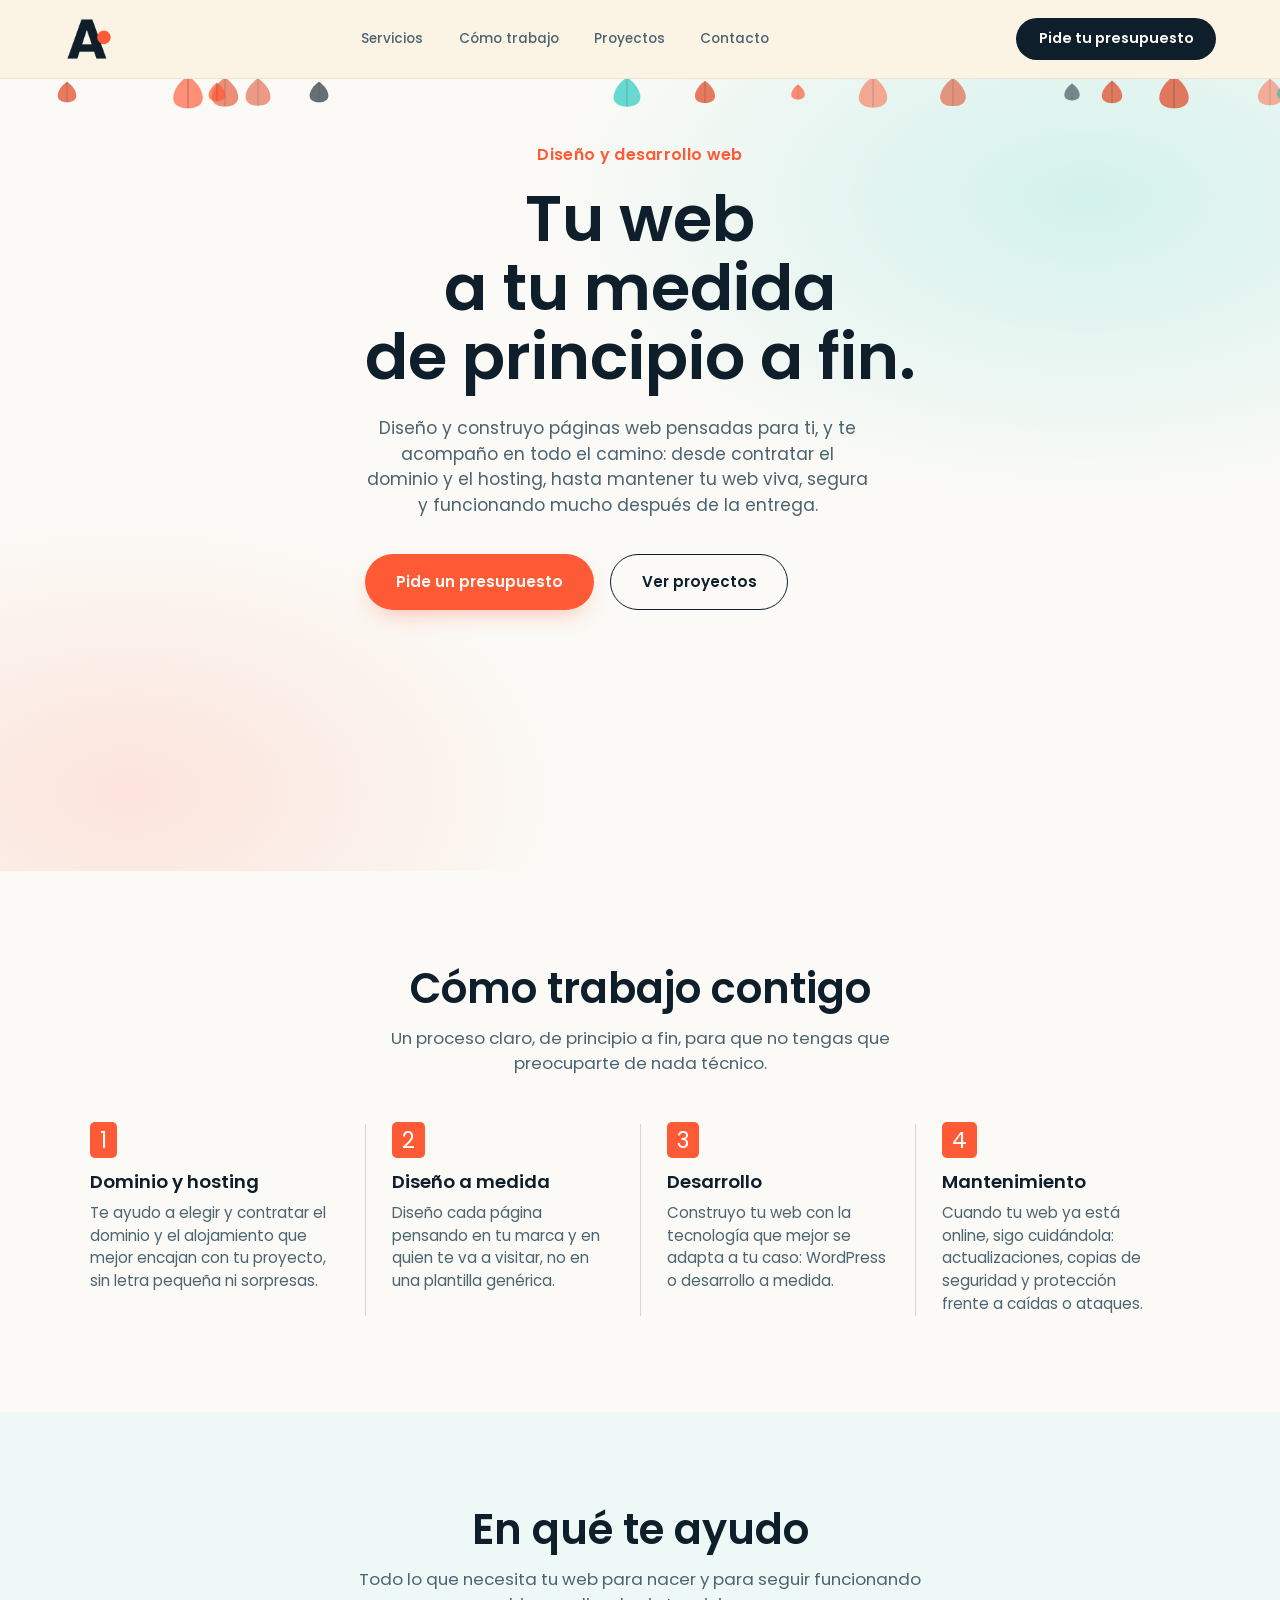
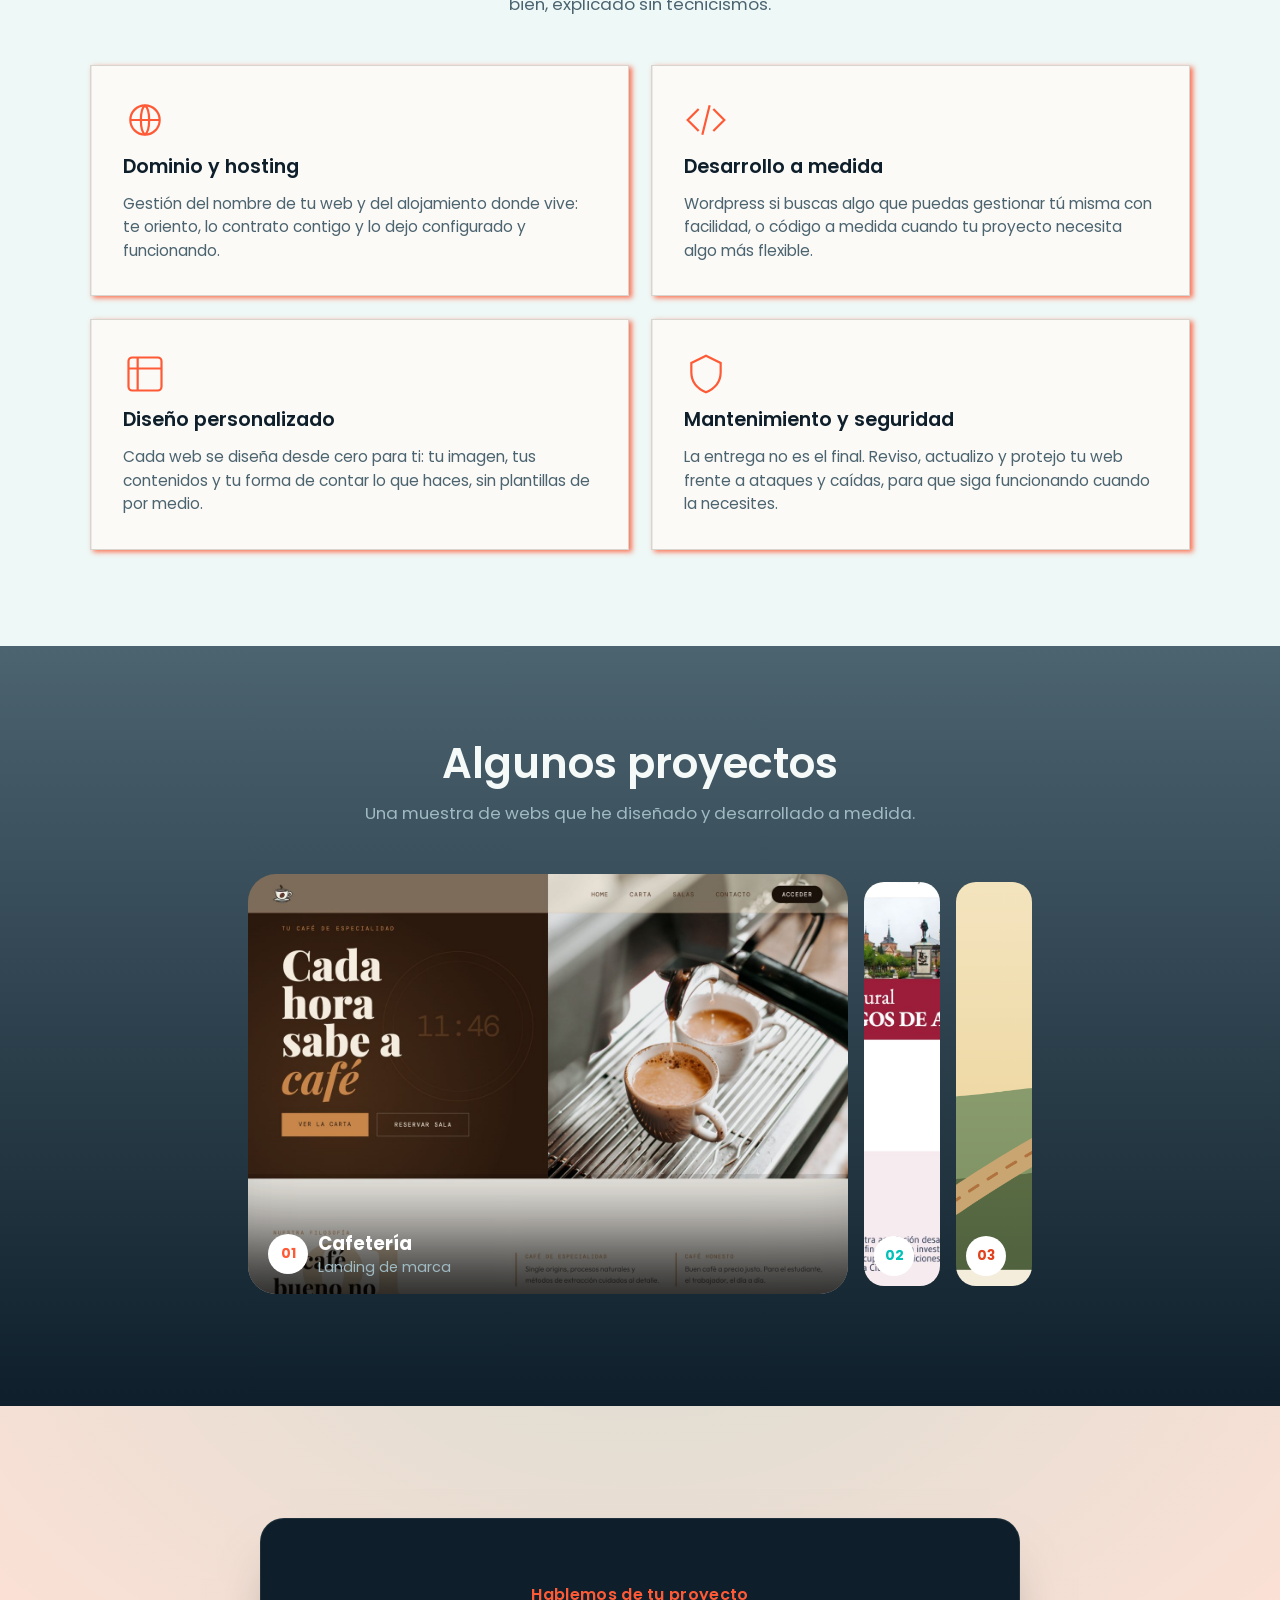
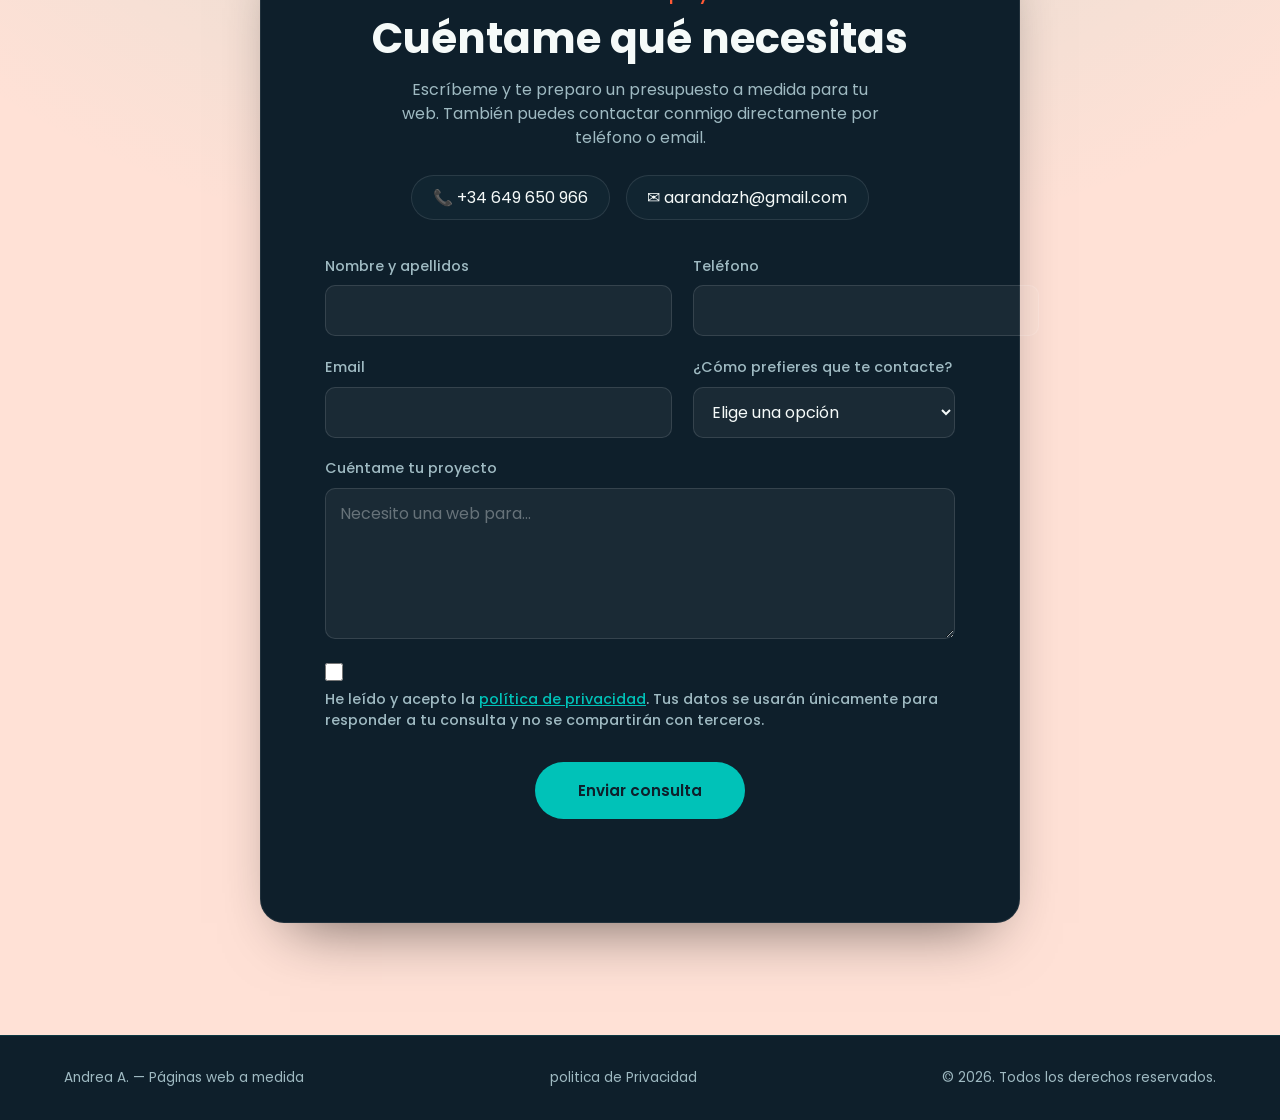
==== commit 4ac0f09d: "formulario asociad a cuenta" ====
--- a/index.html
+++ b/index.html
@@ -216,8 +216,8 @@
           <a href="mailto:aarandazh@gmail.com">✉ aarandazh@gmail.com</a>
         </div>
 
-        <form class="form" id="contactForm">
-          <input type="hidden" name="access_key" value="TU_ACCESS_KEY_AQUI" />
+        <form class="form" id="contactForm" action="https://api.web3forms.com/submit" method="POST">
+          <input type="hidden" name="access_key" value="736b1b72-322b-4819-9fd3-ce773971f34e" />
           <input type="hidden" name="subject" value="Nueva consulta desde la web de Andrea A." />
           <input type="checkbox" name="botcheck" class="form__honeypot" style="display:none" tabindex="-1"
             autocomplete="off" />
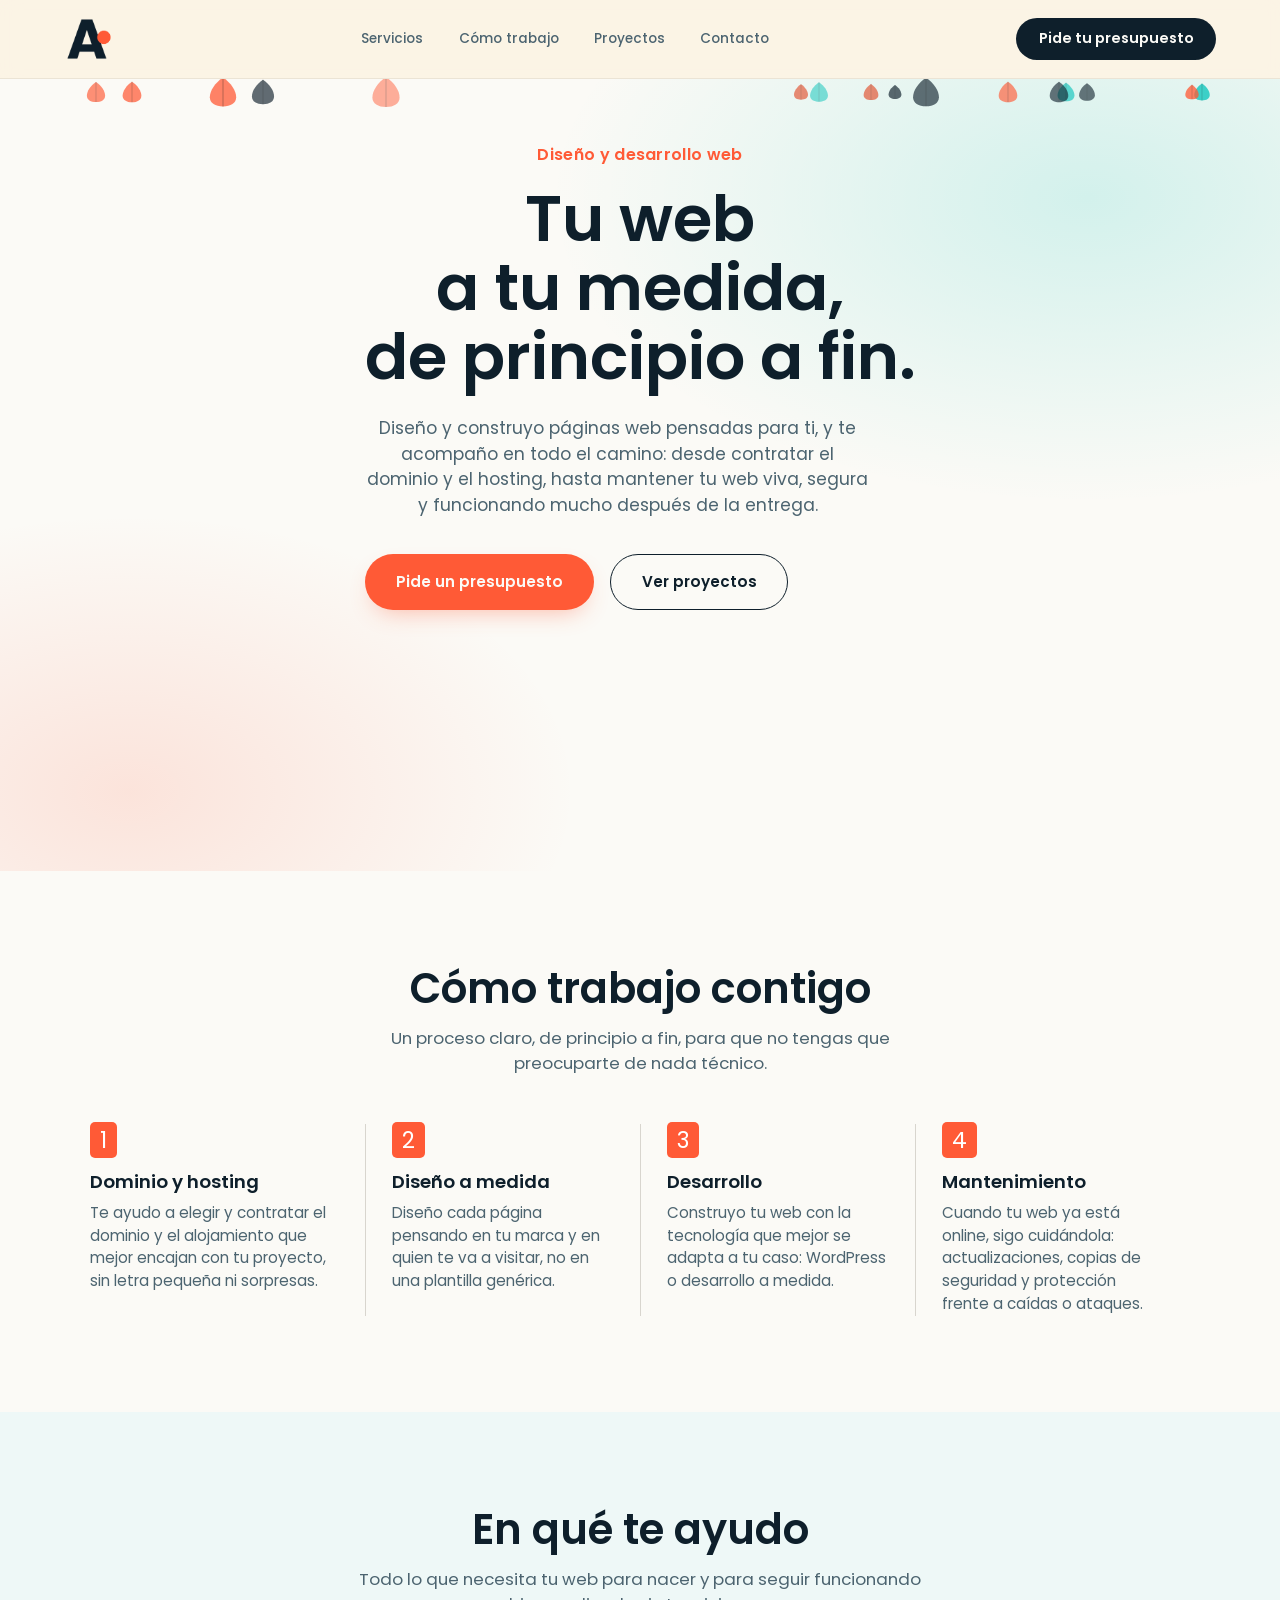
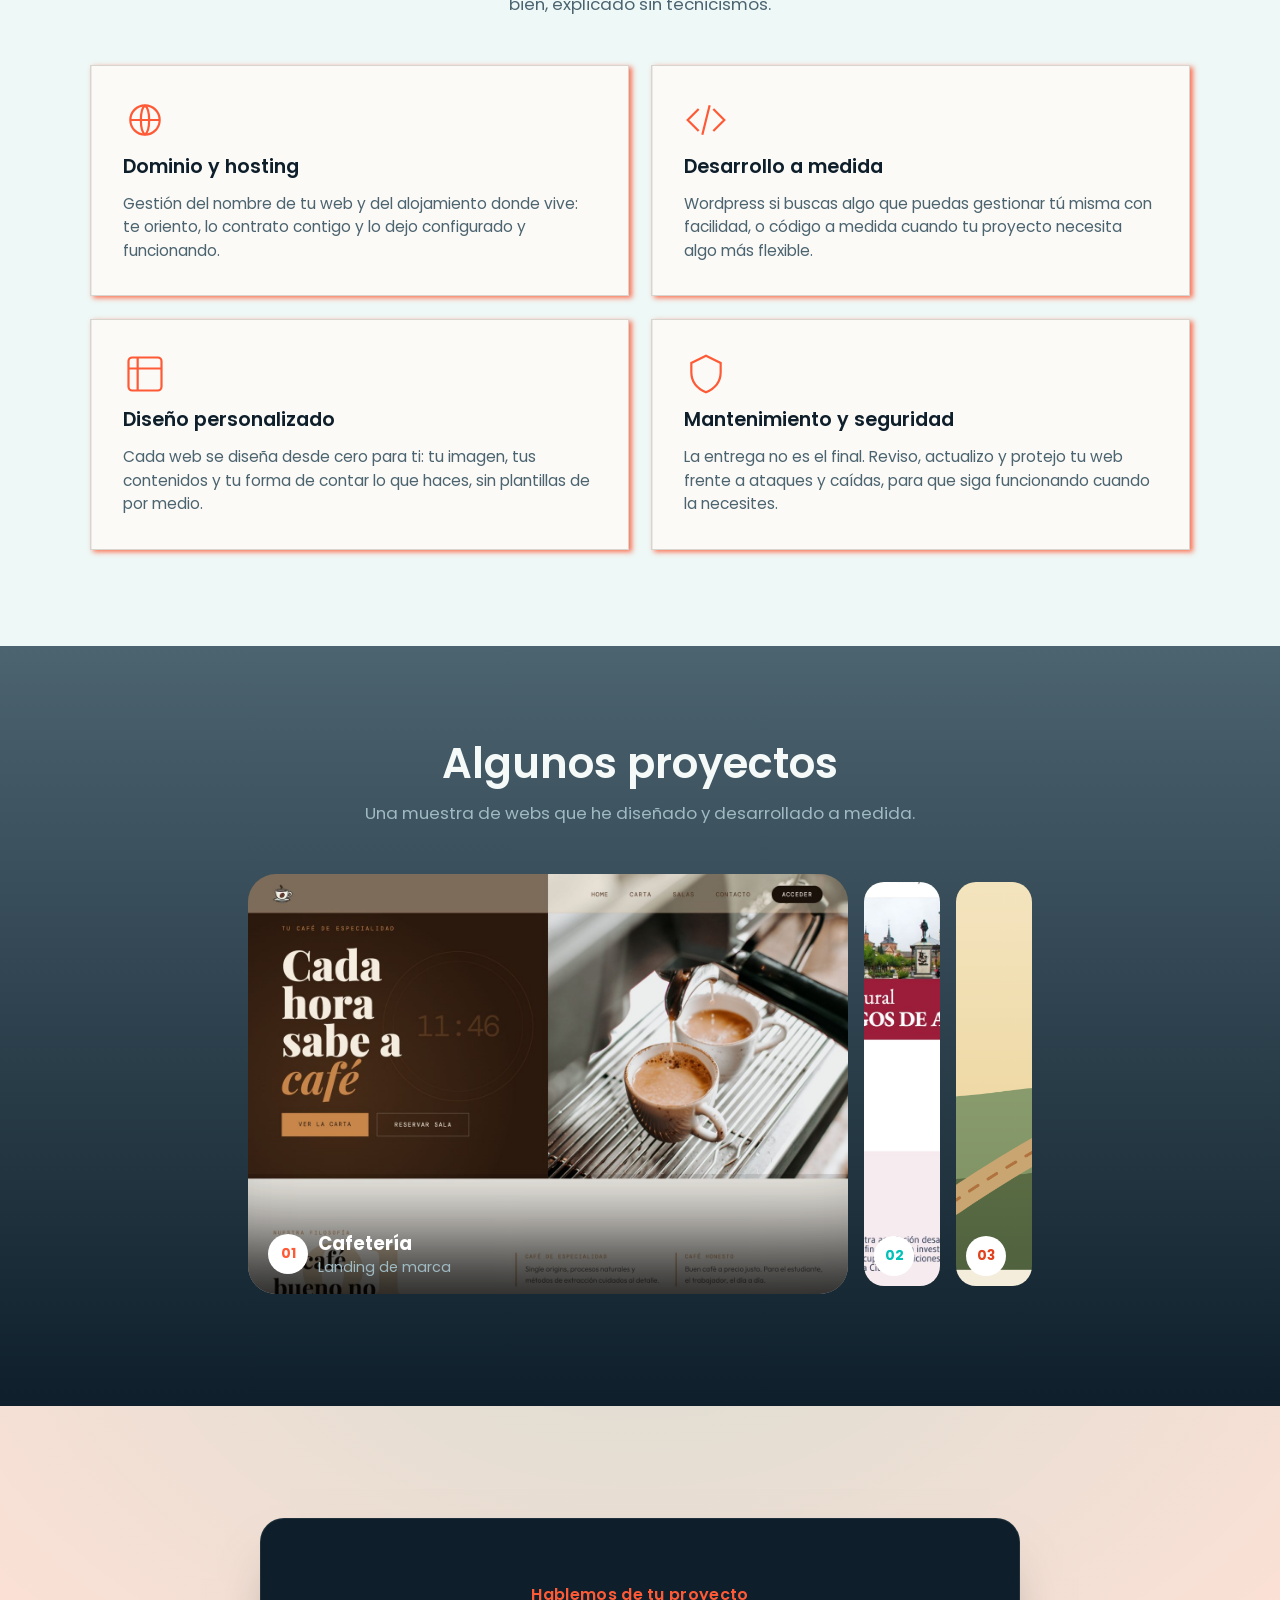
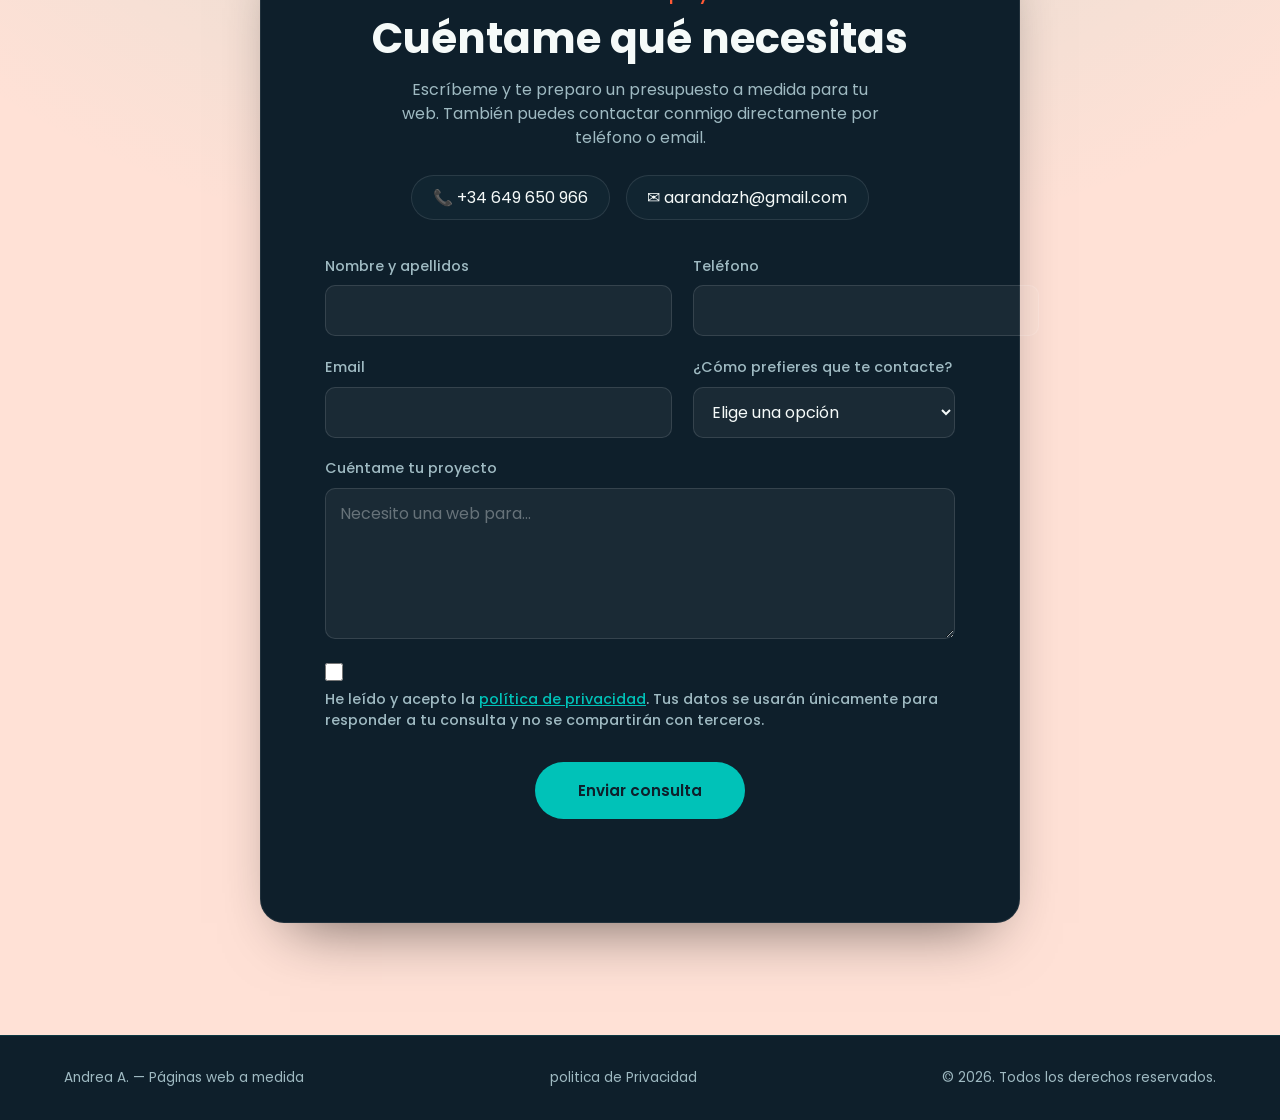
==== commit bd220993: "centrados botnes hero" ====
--- a/index.html
+++ b/index.html
@@ -44,7 +44,7 @@
 
       <div class="hero__content">
         <p class="hero__kicker">Diseño y desarrollo web</p>
-        <h1 class="hero__title">Tu web <br>a tu medida<br> de principio a fin.</h1>
+        <h1 class="hero__title">Tu web <br>a tu medida,<br> de principio a fin.</h1>
         <p class="hero__text">
           Diseño y construyo páginas web pensadas para ti, y te acompaño en todo el camino: desde
           contratar el dominio y el hosting, hasta mantener tu web viva, segura y funcionando
--- a/styles.css
+++ b/styles.css
@@ -292,13 +292,12 @@
   gap: 1rem;
 }
 
-/*.hero__mark {
-  position: relative;
-  display: flex;
-  justify-content: center;
-  align-items: center;
-}
-*/
+@media (max-width: 560px) {
+  .hero__actions {
+    flex-direction: column;
+    align-items: center;
+  }
+}
 
 /* ==========================================================
    SECTION HEAD (reutilizable)
